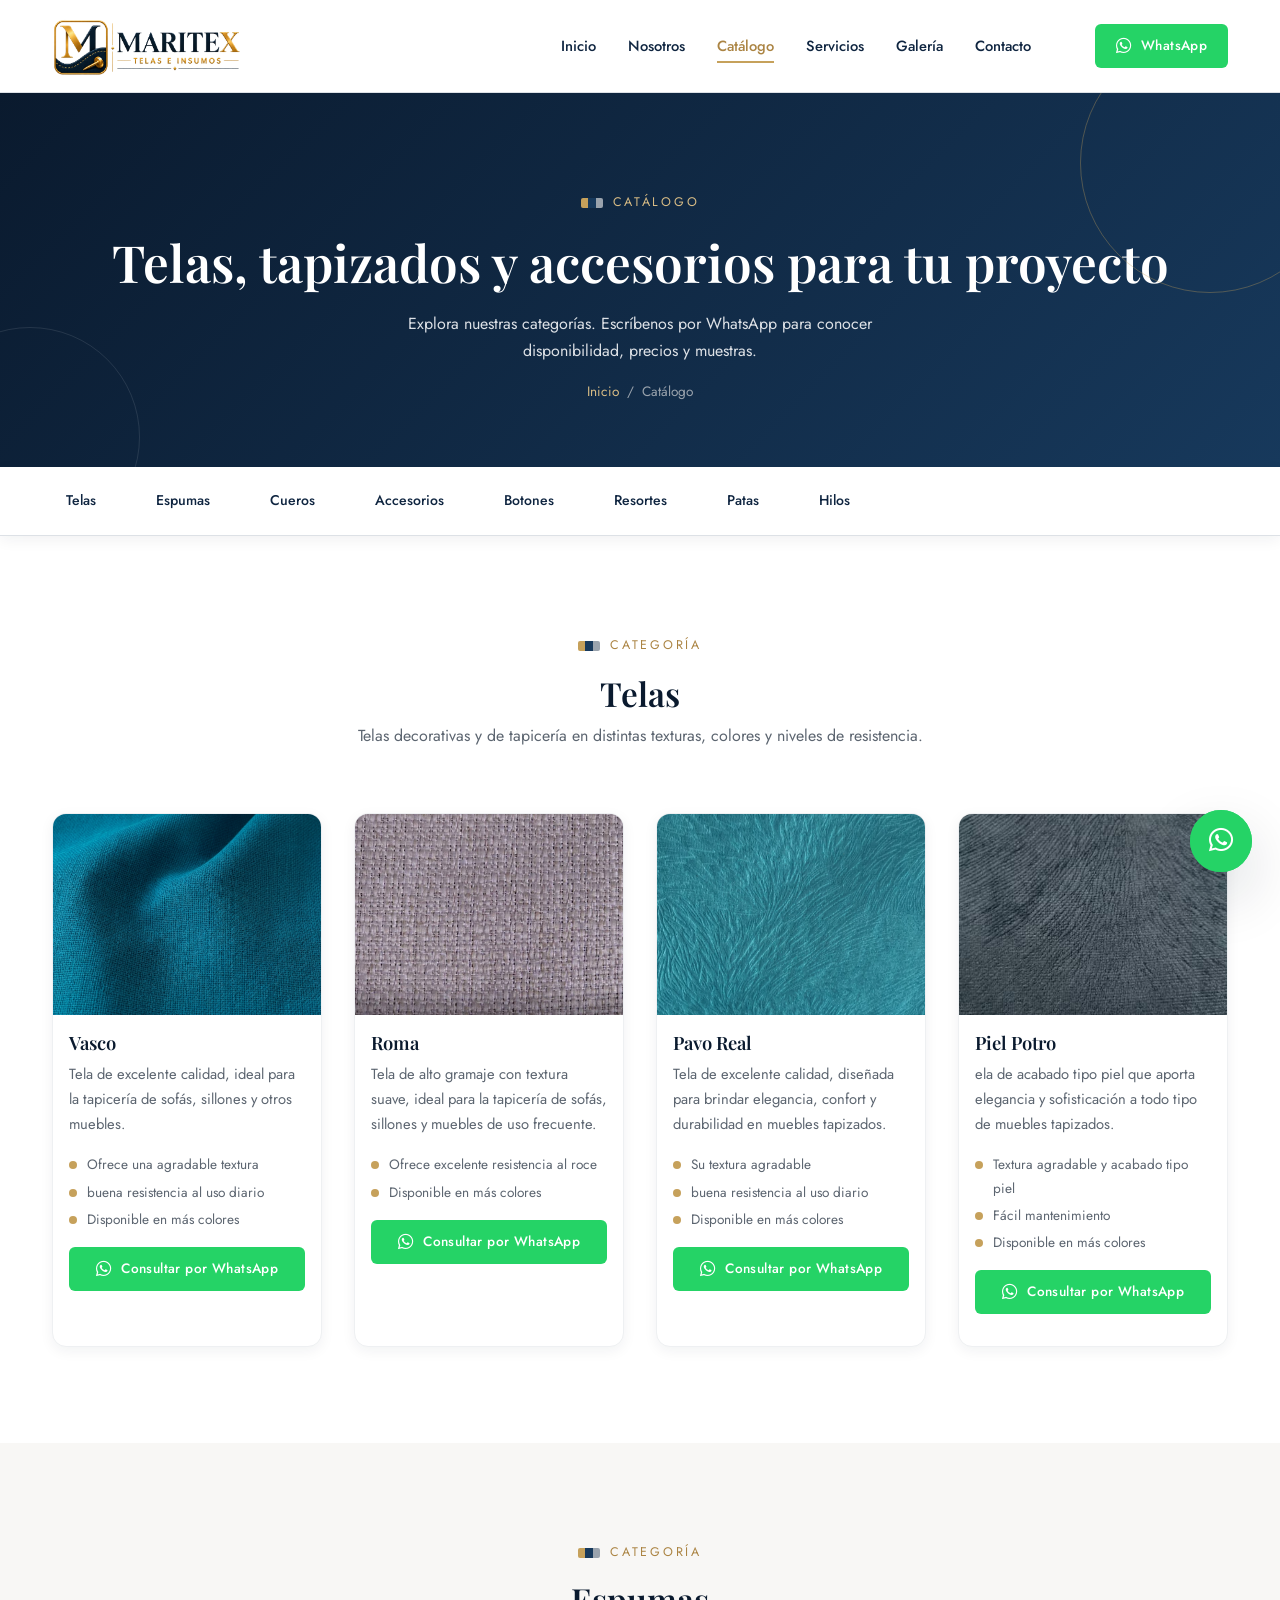
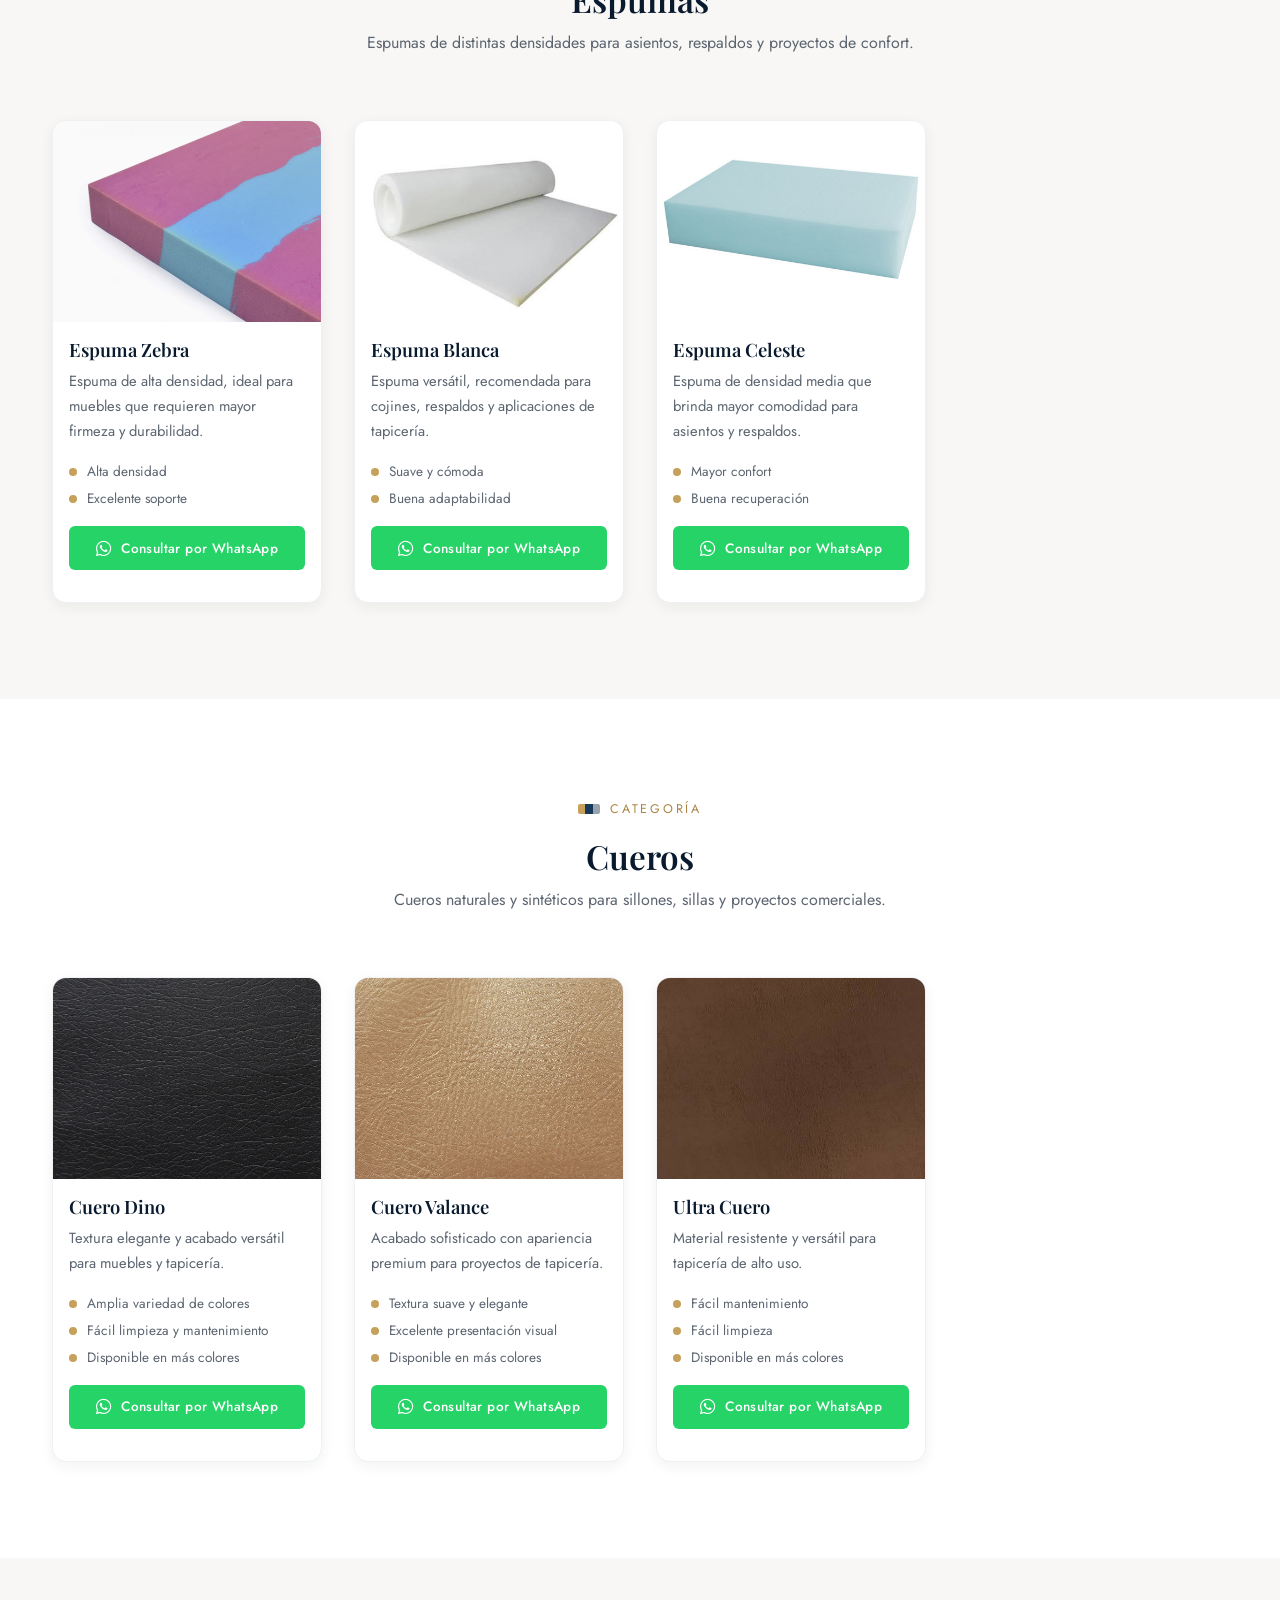
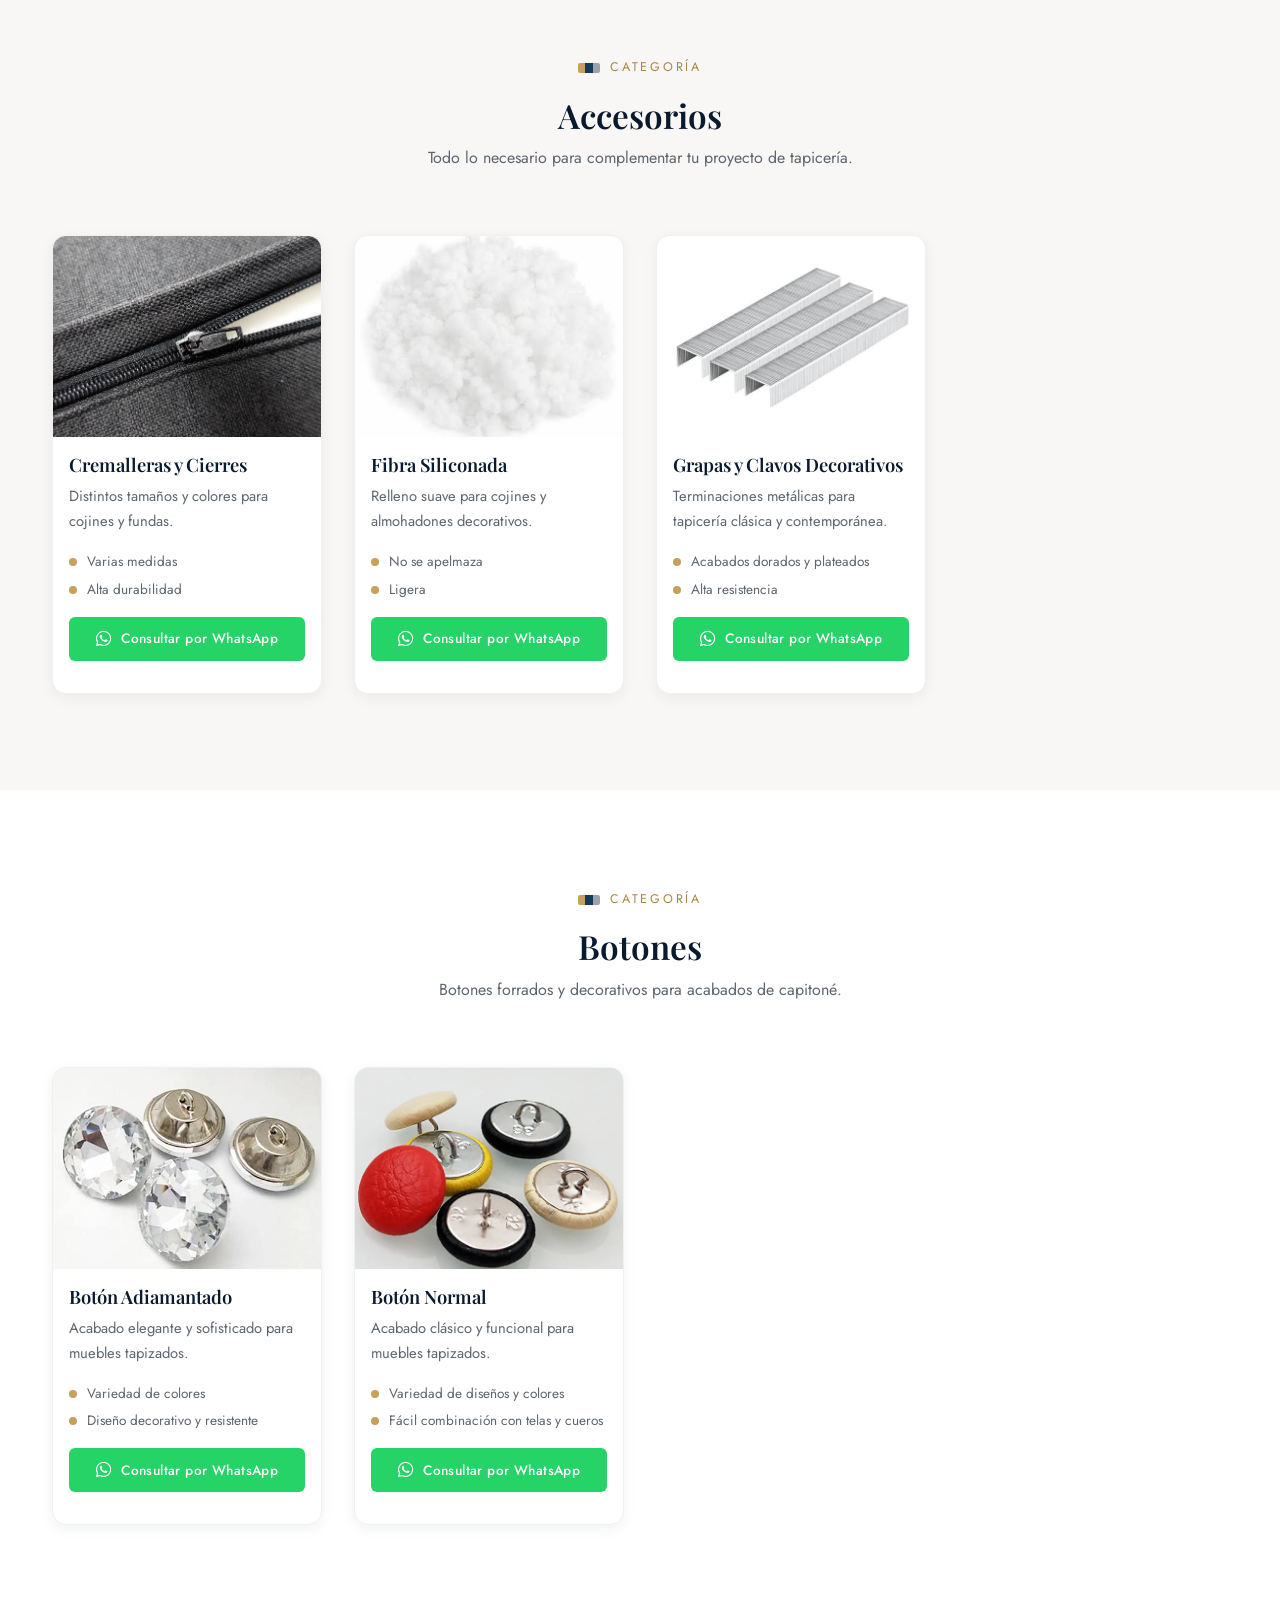
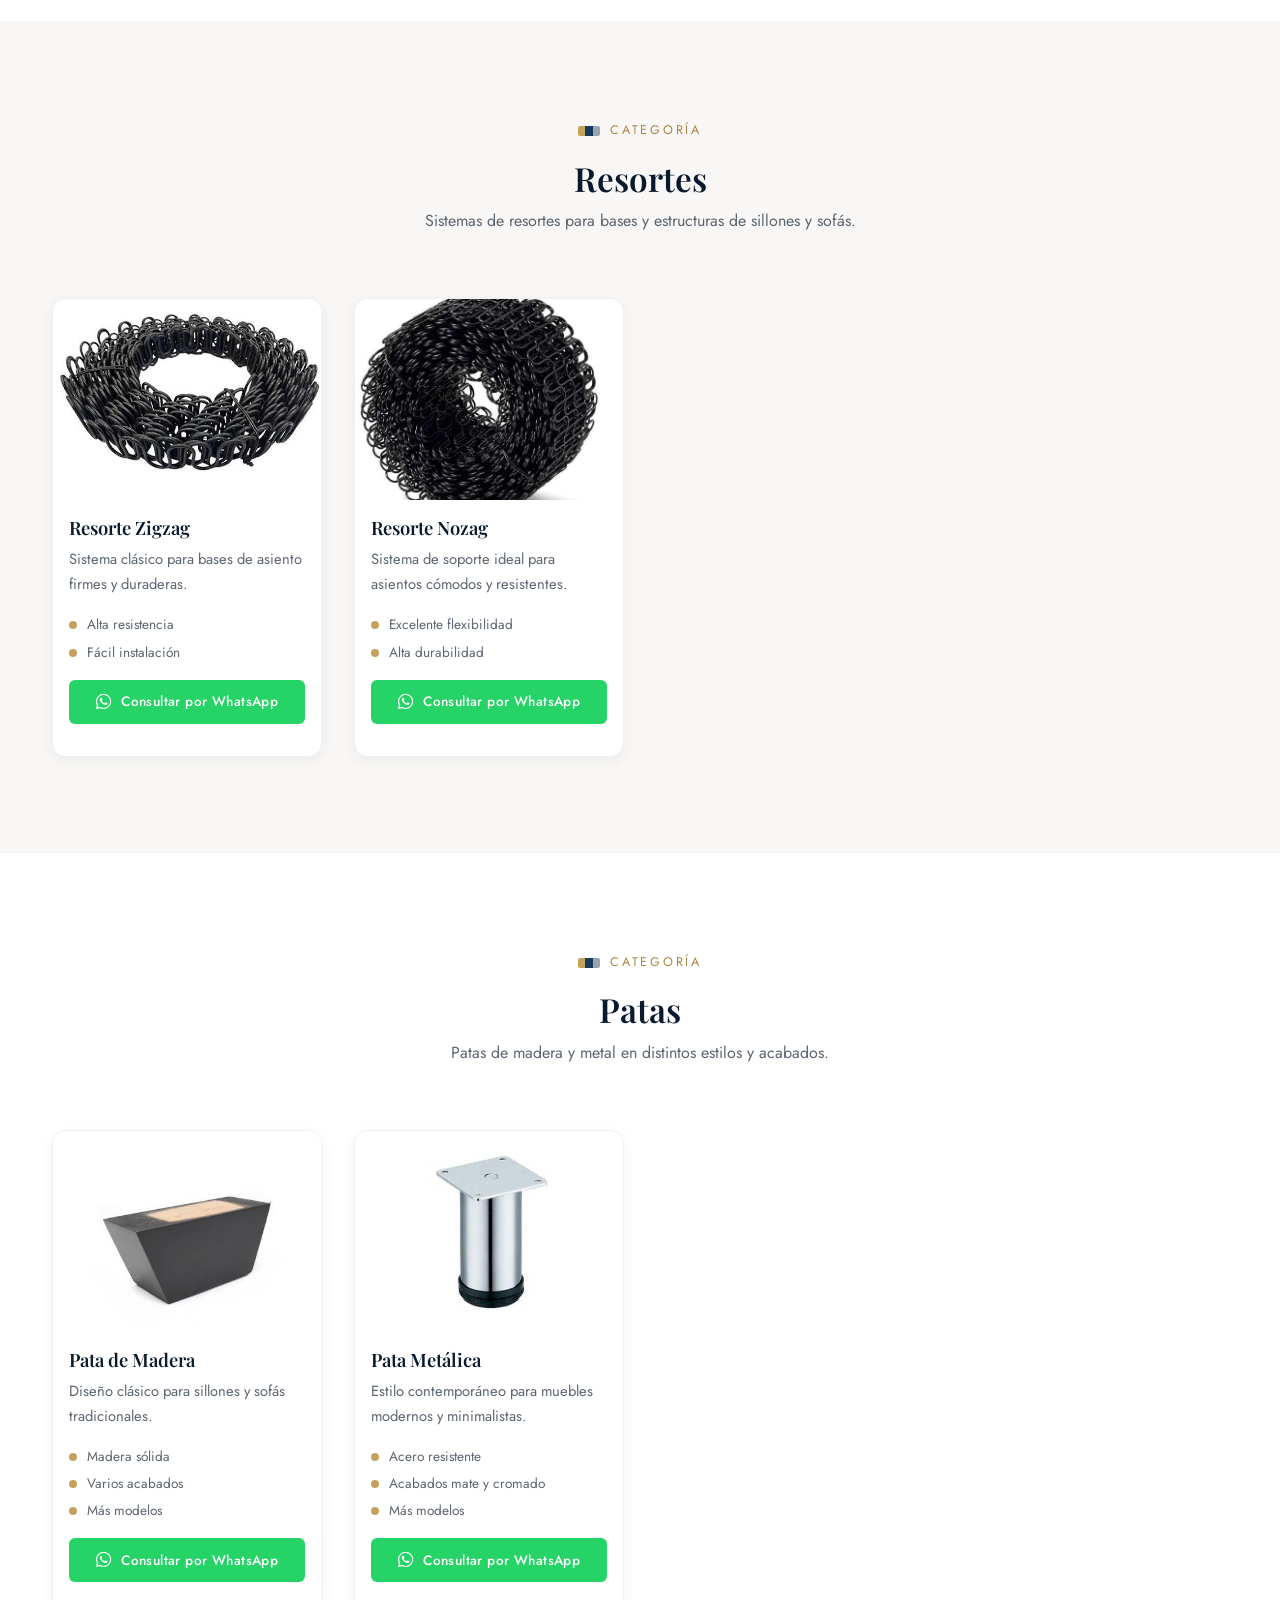
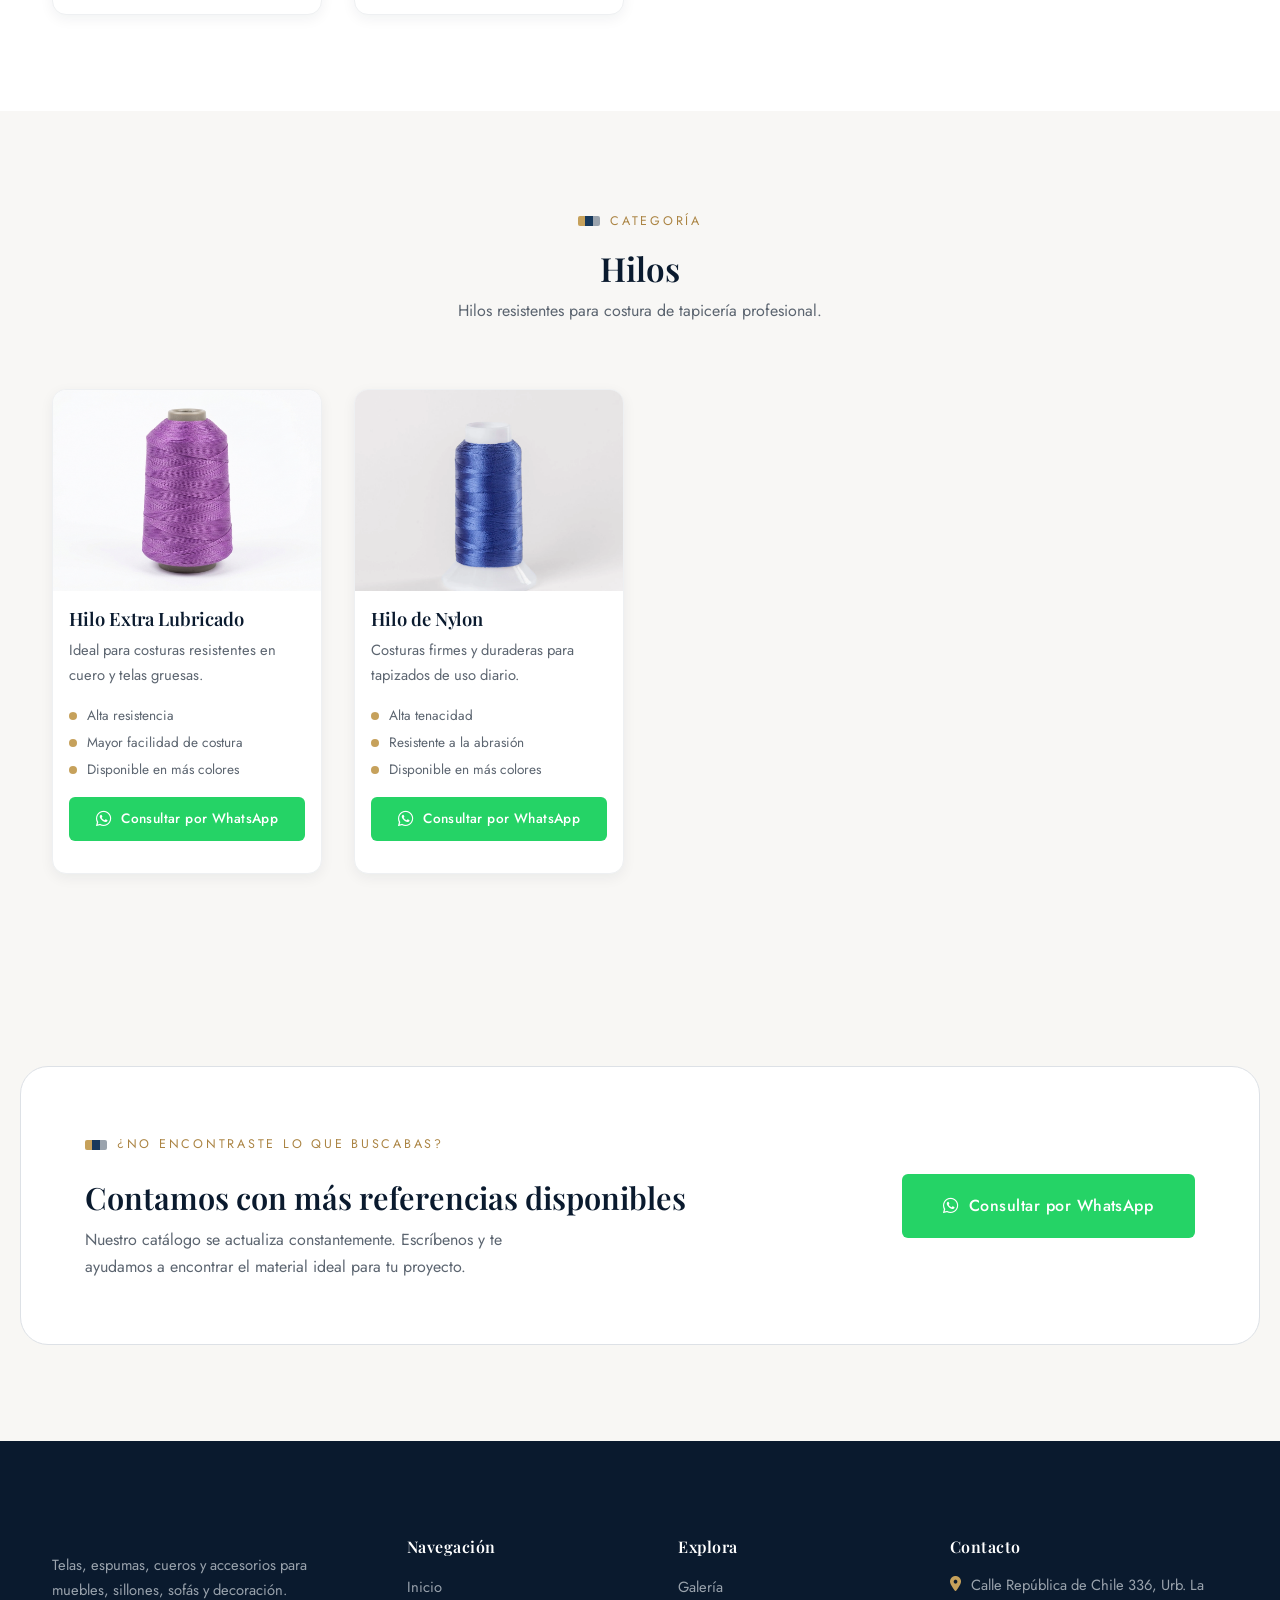
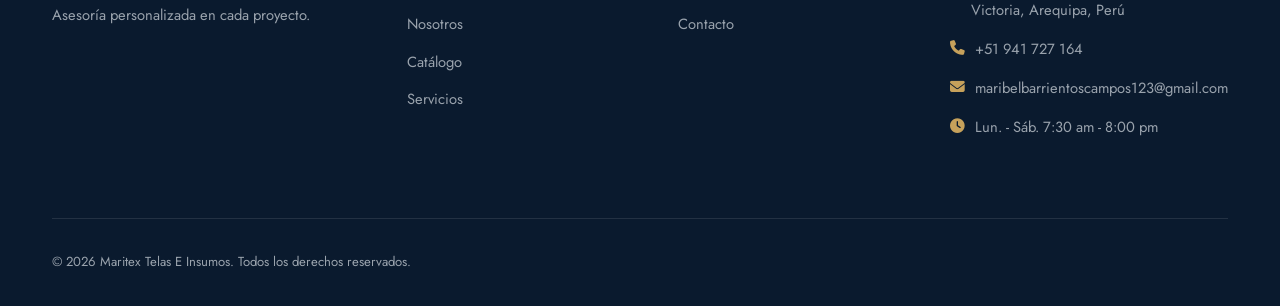
==== catalogo.html @ 6f714883 "Primera version de Maritex" ====
<!DOCTYPE html>
<html lang="es">
<head>
  <meta charset="UTF-8">
  <meta name="viewport" content="width=device-width, initial-scale=1.0">
  <title>Catálogo | Maritex Telas E Insumos</title>
  <meta name="description" content="Catálogo de telas, espumas, cueros, accesorios, botones, resortes, patas e hilos. Consulta disponibilidad y precios por WhatsApp.">
  <meta name="author" content="Maritex Telas E Insumos">
  <meta name="robots" content="index, follow">
  <!-----favicon----->
  <link rel="icon" href="img/favicon.jpeg" type="image/png">
  <!-----opengraph----->
  <meta property="og:title" content="Catálogo de telas y accesorios | Maritex Telas E Insumos">
  <meta property="og:description" content="Telas, cueros, espumas y accesorios para muebles.">
  <meta property="og:image" content="img/logo.png">
  <meta property="og:type" content="website">

  <link rel="preconnect" href="https://fonts.googleapis.com">
  <link rel="preconnect" href="https://fonts.gstatic.com" crossorigin>
  <link href="https://fonts.googleapis.com/css2?family=Playfair+Display:wght@500;600;700&family=Jost:wght@300;400;500;600&display=swap" rel="stylesheet">
  <link rel="stylesheet" href="https://cdnjs.cloudflare.com/ajax/libs/font-awesome/6.5.1/css/all.min.css">

  <link rel="stylesheet" href="css/estilos.css">
  <link rel="stylesheet" href="css/catalogo.css">
</head>
<body>

  <!-- HEADER -->
  <header class="header">
    <div class="container">
     <a href="index.html" class="logo">
       <img src="img/logo.png" alt="Maritex Telas & Textiles">
     </a>

      <input type="checkbox" id="nav-toggle">
      <label for="nav-toggle" class="nav-toggle-label" aria-label="Abrir menú">
        <i class="fa-solid fa-bars"></i>
      </label>

      <nav class="nav">
        <ul class="nav-links">
          <li><a href="index.html">Inicio</a></li>
          <li><a href="nosotros.html">Nosotros</a></li>
          <li><a href="catalogo.html" class="active">Catálogo</a></li>
          <li><a href="servicios.html">Servicios</a></li>
          <li><a href="galeria.html">Galería</a></li>
          <li><a href="contacto.html">Contacto</a></li>
        </ul>
        <div class="nav-actions">
          <a href="https://wa.me/51941727164?text=Hola%2C%20deseo%20informaci%C3%B3n%20sobre%20sus%20telas%20y%20servicios." class="btn btn-whatsapp btn-sm" target="_blank" rel="noopener">
            <i class="fa-brands fa-whatsapp"></i> WhatsApp
          </a>
        </div>
      </nav>
    </div>
  </header>

  <main>
    <!-- PAGE HERO -->
    <section class="page-hero">
      <div class="container">
        <span class="eyebrow">Catálogo</span>
        <h1>Telas, tapizados y accesorios para tu proyecto</h1>
        <p>Explora nuestras categorías. Escríbenos por WhatsApp para conocer disponibilidad, precios y muestras.</p>
        <div class="breadcrumb">
          <a href="index.html">Inicio</a> <span>/</span> <span>Catálogo</span>
        </div>
      </div>
    </section>

    <!-- NAV DE CATEGORÍAS -->
    <nav class="cat-nav">
      <div class="container cat-nav-list">
        <a href="#telas">Telas</a>
        <a href="#espumas">Espumas</a>
        <a href="#cueros">Cueros</a>
        <a href="#accesorios">Accesorios</a>
        <a href="#botones">Botones</a>
        <a href="#resortes">Resortes</a>
        <a href="#patas">Patas</a>
        <a href="#hilos">Hilos</a>
      </div>
    </nav>

    <!-- TELAS -->
    <section class="section cat-section" id="telas">
      <div class="container">
        <div class="cat-titulo">
          <span class="eyebrow">Categoría</span>
          <h2>Telas</h2>
          <p>Telas decorativas y de tapicería en distintas texturas, colores y niveles de resistencia.</p>
        </div>
        <div class="productos-grid">
          <article class="card">
            <div class="card-img-wrap"><img src="img/vasco.png" alt="Tela chenille premium"></div>
            <div class="card-body">
              <h3>Vasco</h3>
              <p>Tela de excelente calidad, ideal para la tapicería de sofás, sillones y otros muebles.</p>
              <ul class="caracteristicas"><li>Ofrece una agradable textura</li><li>buena resistencia al uso diario</li><li>Disponible en más colores</li></ul>
              <a href="https://wa.me/51941727164?text=Hola%2C%20quisiera%20cotizar%3A%20Tela%20Vasco." class="btn btn-whatsapp btn-sm btn-block" target="_blank" rel="noopener"><i class="fa-brands fa-whatsapp"></i> Consultar por WhatsApp</a>
            </div>
          </article>
          <article class="card">
            <div class="card-img-wrap"><img src="img/roma.jpg" alt="Tela lino belga"></div>
            <div class="card-body">
              <h3>Roma</h3>
              <p>Tela de alto gramaje con textura suave, ideal para la tapicería de sofás, sillones y muebles de uso frecuente.</p>
              <ul class="caracteristicas"><li>Ofrece excelente resistencia al roce</li><li>Disponible en más colores</li></ul>
              <a href="https://wa.me/51941727164?text=Hola%2C%20quisiera%20cotizar%3A%20Tela%20Roma." class="btn btn-whatsapp btn-sm btn-block" target="_blank" rel="noopener"><i class="fa-brands fa-whatsapp"></i> Consultar por WhatsApp</a>
            </div>
          </article>
          <article class="card">
            <div class="card-img-wrap"><img src="img/pavoreal.jpg" alt="Tela terciopelo"></div>
            <div class="card-body">
              <h3>Pavo Real</h3>
              <p>Tela de excelente calidad, diseñada para brindar elegancia, confort y durabilidad en muebles tapizados.</p>
              <ul class="caracteristicas"><li>Su textura agradable</li><li>buena resistencia al uso diario</li><li>Disponible en más colores</li></ul>
              <a href="https://wa.me/51941727164?text=Hola%2C%20quisiera%20cotizar%3A%20Tela%20Pavo%20Real." class="btn btn-whatsapp btn-sm btn-block" target="_blank" rel="noopener"><i class="fa-brands fa-whatsapp"></i> Consultar por WhatsApp</a>
            </div>
          </article>
          <article class="card">
            <div class="card-img-wrap"><img src="img/piel potro.jpg" alt="Tela jacquard decorativa"></div>
            <div class="card-body">
              <h3>Piel Potro</h3>
              <p>ela de acabado tipo piel que aporta elegancia y sofisticación a todo tipo de muebles tapizados.</p>
              <ul class="caracteristicas"><li>Textura agradable y acabado tipo piel</li><li>Fácil mantenimiento</li><li>Disponible en más colores</li></ul>
              <a href="https://wa.me/51941727164?text=Hola%2C%20quisiera%20cotizar%3A%20Tela%20Piel%20Potro." class="btn btn-whatsapp btn-sm btn-block" target="_blank" rel="noopener"><i class="fa-brands fa-whatsapp"></i> Consultar por WhatsApp</a>
            </div>
          </article>
        </div>
      </div>
    </section>

    <!-- ESPUMAS -->
    <section class="section cat-section" id="espumas" style="background-color: #F8F7F5">
      <div class="container">
        <div class="cat-titulo">
          <span class="eyebrow">Categoría</span>
          <h2>Espumas</h2>
          <p>Espumas de distintas densidades para asientos, respaldos y proyectos de confort.</p>
        </div>
        <div class="productos-grid">
          <article class="card">
            <div class="card-img-wrap"><img src="img/zebra.webp" alt="Espuma alta densidad D28"></div>
            <div class="card-body">
              <h3>Espuma Zebra</h3>
              <p>Espuma de alta densidad, ideal para muebles que requieren mayor firmeza y durabilidad.</p>
              <ul class="caracteristicas"><li>Alta densidad</li><li>Excelente soporte</li></ul>
              <a href="https://wa.me/51941727164?text=Hola%2C%20quisiera%20cotizar%3A%20Espuma%20Zebra." class="btn btn-whatsapp btn-sm btn-block" target="_blank" rel="noopener"><i class="fa-brands fa-whatsapp"></i> Consultar por WhatsApp</a>
            </div>
          </article>
          <article class="card">
            <div class="card-img-wrap"><img src="img/blanca.jpg" alt="Espuma media densidad D18"></div>
            <div class="card-body">
              <h3>Espuma Blanca</h3>
              <p>Espuma versátil, recomendada para cojines, respaldos y aplicaciones de tapicería.</p>
              <ul class="caracteristicas"><li>Suave y cómoda</li><li>Buena adaptabilidad</li></ul>
              <a href="https://wa.me/51941727164?text=Hola%2C%20quisiera%20cotizar%3A%20Espuma%20Blanca." class="btn btn-whatsapp btn-sm btn-block" target="_blank" rel="noopener"><i class="fa-brands fa-whatsapp"></i> Consultar por WhatsApp</a>
            </div>
          </article>
          <article class="card">
            <div class="card-img-wrap"><img src="img/celester.jpg" alt="Espuma viscoelástica"></div>
            <div class="card-body">
              <h3>Espuma Celeste</h3>
              <p>Espuma de densidad media que brinda mayor comodidad para asientos y respaldos.</p>
              <ul class="caracteristicas"><li>Mayor confort</li><li>Buena recuperación</li></ul>
              <a href="https://wa.me/51941727164?text=Hola%2C%20quisiera%20cotizar%3A%20Espuma%20Celeste." class="btn btn-whatsapp btn-sm btn-block" target="_blank" rel="noopener"><i class="fa-brands fa-whatsapp"></i> Consultar por WhatsApp</a>
            </div>
          </article>
        </div>
      </div>
    </section>

    <!-- CUEROS -->
    <section class="section section--tinted cat-section" id="cueros" style="background-color: white;">
      <div class="container">
        <div class="cat-titulo">
          <span class="eyebrow">Categoría</span>
          <h2>Cueros</h2>
          <p>Cueros naturales y sintéticos para sillones, sillas y proyectos comerciales.</p>
        </div>
        <div class="productos-grid">
          <article class="card">
            <div class="card-img-wrap"><img src="img/cuero dino.webp" alt="Cuero sintético"></div>
            <div class="card-body">
              <h3>Cuero Dino</h3>
              <p>Textura elegante y acabado versátil para muebles y tapicería.</p>
              <ul class="caracteristicas"><li>Amplia variedad de colores</li><li>Fácil limpieza y mantenimiento</li><li>Disponible en más colores</li></ul>
              <a href="https://wa.me/51941727164?text=Hola%2C%20quisiera%20cotizar%3A%20Cuero%20Dino." class="btn btn-whatsapp btn-sm btn-block" target="_blank" rel="noopener"><i class="fa-brands fa-whatsapp"></i> Consultar por WhatsApp</a>
            </div>
          </article>
          <article class="card">
            <div class="card-img-wrap"><img src="img/valance.webp" alt="Cuero natural"></div>
            <div class="card-body">
              <h3>Cuero Valance</h3>
              <p>Acabado sofisticado con apariencia premium para proyectos de tapicería.</p>
              <ul class="caracteristicas"><li>Textura suave y elegante</li><li>Excelente presentación visual</li><li>Disponible en más colores</li></ul>
              <a href="https://wa.me/51941727164?text=Hola%2C%20quisiera%20cotizar%3A%20Cuero%20Valance." class="btn btn-whatsapp btn-sm btn-block" target="_blank" rel="noopener"><i class="fa-brands fa-whatsapp"></i> Consultar por WhatsApp</a>
            </div>
          </article>
          <article class="card">
            <div class="card-img-wrap"><img src="img/ultracuero.jpg" alt="Cuero para proyectos corporativos"></div>
            <div class="card-body">
              <h3>Ultra Cuero</h3>
              <p>Material resistente y versátil para tapicería de alto uso.</p>
              <ul class="caracteristicas"><li>Fácil mantenimiento</li><li>Fácil limpieza</li><li>Disponible en más colores</li></ul>
              <a href="https://wa.me/51941727164?text=Hola%2C%20quisiera%20cotizar%3A%20Ultra%20Cuero." class="btn btn-whatsapp btn-sm btn-block" target="_blank" rel="noopener"><i class="fa-brands fa-whatsapp"></i> Consultar por WhatsApp</a>
            </div>
          </article>
        </div>
      </div>
    </section>

    <!-- ACCESORIOS -->
    <section class="section cat-section" id="accesorios" style="background-color: #F8F7F5;">
      <div class="container">
        <div class="cat-titulo">
          <span class="eyebrow">Categoría</span>
          <h2>Accesorios</h2>
          <p>Todo lo necesario para complementar tu proyecto de tapicería.</p>
        </div>
        <div class="productos-grid">
          <article class="card">
            <div class="card-img-wrap"><img src="img/cremalleras.jpg" alt="Cremalleras para tapicería"></div>
            <div class="card-body">
              <h3>Cremalleras y Cierres</h3>
              <p>Distintos tamaños y colores para cojines y fundas.</p>
              <ul class="caracteristicas"><li>Varias medidas</li><li>Alta durabilidad</li></ul>
              <a href="https://wa.me/51941727164?text=Hola%2C%20quisiera%20cotizar%3A%20Cremalleras%20y%20cierres." class="btn btn-whatsapp btn-sm btn-block" target="_blank" rel="noopener"><i class="fa-brands fa-whatsapp"></i> Consultar por WhatsApp</a>
            </div>
          </article>
          <article class="card">
            <div class="card-img-wrap"><img src="img/siliconada.jpg" alt="Fibra siliconada para relleno"></div>
            <div class="card-body">
              <h3>Fibra Siliconada</h3>
              <p>Relleno suave para cojines y almohadones decorativos.</p>
              <ul class="caracteristicas"><li>No se apelmaza</li><li>Ligera</li></ul>
              <a href="https://wa.me/51941727164?text=Hola%2C%20quisiera%20cotizar%3A%20Fibra%20siliconada." class="btn btn-whatsapp btn-sm btn-block" target="_blank" rel="noopener"><i class="fa-brands fa-whatsapp"></i> Consultar por WhatsApp</a>
            </div>
          </article>
          <article class="card">
            <div class="card-img-wrap"><img src="img/grapas.jpg" alt="Grapas y clavos decorativos"></div>
            <div class="card-body">
              <h3>Grapas y Clavos Decorativos</h3>
              <p>Terminaciones metálicas para tapicería clásica y contemporánea.</p>
              <ul class="caracteristicas"><li>Acabados dorados y plateados</li><li>Alta resistencia</li></ul>
              <a href="https://wa.me/51941727164?text=Hola%2C%20quisiera%20cotizar%3A%20Grapas%20y%20clavos%20decorativos." class="btn btn-whatsapp btn-sm btn-block" target="_blank" rel="noopener"><i class="fa-brands fa-whatsapp"></i> Consultar por WhatsApp</a>
            </div>
          </article>
        </div>
      </div>
    </section>

    <!-- BOTONES -->
    <section class="section section--tinted cat-section" id="botones" style="background-color: white;">
      <div class="container">
        <div class="cat-titulo">
          <span class="eyebrow">Categoría</span>
          <h2>Botones</h2>
          <p>Botones forrados y decorativos para acabados de capitoné.</p>
        </div>
        <div class="productos-grid">
          <article class="card">
            <div class="card-img-wrap"><img src="img/adiamantados.jpg" alt="Botón forrado en tela"></div>
            <div class="card-body">
              <h3>Botón Adiamantado</h3>
              <p>Acabado elegante y sofisticado para muebles tapizados.</p>
              <ul class="caracteristicas"><li>Variedad de colores</li><li>Diseño decorativo y resistente</li></ul>
              <a href="https://wa.me/51941727164?text=Hola%2C%20quisiera%20cotizar%3A%20Bot%C3%B3n%20Adiamantados." class="btn btn-whatsapp btn-sm btn-block" target="_blank" rel="noopener"><i class="fa-brands fa-whatsapp"></i> Consultar por WhatsApp</a>
            </div>
          </article>
          <article class="card">
            <div class="card-img-wrap"><img src="img/botones.webp" alt="Botón de cuero"></div>
            <div class="card-body">
              <h3>Botón Normal</h3>
              <p>Acabado clásico y funcional para muebles tapizados.</p>
              <ul class="caracteristicas"><li>Variedad de diseños y colores</li><li>Fácil combinación con telas y cueros</li></ul>
              <a href="https://wa.me/51941727164?text=Hola%2C%20quisiera%20cotizar%3A%20Bot%C3%B3n%20Normales." class="btn btn-whatsapp btn-sm btn-block" target="_blank" rel="noopener"><i class="fa-brands fa-whatsapp"></i> Consultar por WhatsApp</a>
            </div>
          </article>
        </div>
      </div>
    </section>

    <!-- RESORTES -->
    <section class="section cat-section" id="resortes" style="background-color: #F8F7F5;">
      <div class="container">
        <div class="cat-titulo">
          <span class="eyebrow">Categoría</span>
          <h2>Resortes</h2>
          <p>Sistemas de resortes para bases y estructuras de sillones y sofás.</p>
        </div>
        <div class="productos-grid">
          <article class="card">
            <div class="card-img-wrap"><img src="img/rezorte.jpg" alt="Resortes zigzag"></div>
            <div class="card-body">
              <h3>Resorte Zigzag</h3>
              <p>Sistema clásico para bases de asiento firmes y duraderas.</p>
              <ul class="caracteristicas"><li>Alta resistencia</li><li>Fácil instalación</li></ul>
              <a href="https://wa.me/51941727164?text=Hola%2C%20quisiera%20cotizar%3A%20Resorte%20zigzag." class="btn btn-whatsapp btn-sm btn-block" target="_blank" rel="noopener"><i class="fa-brands fa-whatsapp"></i> Consultar por WhatsApp</a>
            </div>
          </article>
          <article class="card">
            <div class="card-img-wrap"><img src="img/nozag.jpg" alt="Resorte helicoidal"></div>
            <div class="card-body">
              <h3>Resorte Nozag</h3>
              <p>Sistema de soporte ideal para asientos cómodos y resistentes.</p>
              <ul class="caracteristicas"><li>Excelente flexibilidad</li><li>Alta durabilidad</li></ul>
              <a href="https://wa.me/51941727164?text=Hola%2C%20quisiera%20cotizar%3A%20Resorte%20Nozag." class="btn btn-whatsapp btn-sm btn-block" target="_blank" rel="noopener"><i class="fa-brands fa-whatsapp"></i> Consultar por WhatsApp</a>
            </div>
          </article>
        </div>
      </div>
    </section>

    <!-- PATAS -->
    <section class="section section--tinted cat-section" id="patas" style="background-color: white;">
      <div class="container">
        <div class="cat-titulo">
          <span class="eyebrow">Categoría</span>
          <h2>Patas</h2>
          <p>Patas de madera y metal en distintos estilos y acabados.</p>
        </div>
        <div class="productos-grid">
          <article class="card">
            <div class="card-img-wrap"><img src="img/patamueble.jpg" alt="Pata de madera"></div>
            <div class="card-body">
              <h3>Pata de Madera</h3>
              <p>Diseño clásico para sillones y sofás tradicionales.</p>
              <ul class="caracteristicas"><li>Madera sólida</li><li>Varios acabados</li><li>Más modelos</li></ul>
              <a href="https://wa.me/51941727164?text=Hola%2C%20quisiera%20cotizar%3A%20Pata%20de%20madera%20torneada." class="btn btn-whatsapp btn-sm btn-block" target="_blank" rel="noopener"><i class="fa-brands fa-whatsapp"></i> Consultar por WhatsApp</a>
            </div>
          </article>
          <article class="card">
            <div class="card-img-wrap"><img src="img/patametal.webp" alt="Pata metálica"></div>
            <div class="card-body">
              <h3>Pata Metálica</h3>
              <p>Estilo contemporáneo para muebles modernos y minimalistas.</p>
              <ul class="caracteristicas"><li>Acero resistente</li><li>Acabados mate y cromado</li><li>Más modelos</li></ul>
              <a href="https://wa.me/51941727164?text=Hola%2C%20quisiera%20cotizar%3A%20Pata%20met%C3%A1lica%20c%C3%B3nica." class="btn btn-whatsapp btn-sm btn-block" target="_blank" rel="noopener"><i class="fa-brands fa-whatsapp"></i> Consultar por WhatsApp</a>
            </div>
          </article>
        </div>
      </div>
    </section>

    <!-- HILOS -->
    <section class="section cat-section" id="hilos" style="background-color: #F8F7F5;">
      <div class="container">
        <div class="cat-titulo">
          <span class="eyebrow">Categoría</span>
          <h2>Hilos</h2>
          <p>Hilos resistentes para costura de tapicería profesional.</p>
        </div>
        <div class="productos-grid">
          <article class="card">
            <div class="card-img-wrap"><img src="img/lubricadohilo.png" alt="Hilo encerado para tapicería"></div>
            <div class="card-body">
              <h3>Hilo Extra Lubricado</h3>
              <p>Ideal para costuras resistentes en cuero y telas gruesas.</p>
              <ul class="caracteristicas"><li>Alta resistencia</li><li>Mayor facilidad de costura</li><li>Disponible en más colores</li></ul>
              <a href="https://wa.me/51941727164?text=Hola%2C%20quisiera%20cotizar%3A%20Hilo%20Extra%20Lubricado." class="btn btn-whatsapp btn-sm btn-block" target="_blank" rel="noopener"><i class="fa-brands fa-whatsapp"></i> Consultar por WhatsApp</a>
            </div>
          </article>
          <article class="card">
            <div class="card-img-wrap"><img src="img/nylon.webp" alt="Hilo de nylon"></div>
            <div class="card-body">
              <h3>Hilo de Nylon</h3>
              <p>Costuras firmes y duraderas para tapizados de uso diario.</p>
              <ul class="caracteristicas"><li>Alta tenacidad</li><li>Resistente a la abrasión</li><li>Disponible en más colores</li></ul>
              <a href="https://wa.me/51941727164?text=Hola%2C%20quisiera%20cotizar%3A%20Hilo%20de%20nylon." class="btn btn-whatsapp btn-sm btn-block" target="_blank" rel="noopener"><i class="fa-brands fa-whatsapp"></i> Consultar por WhatsApp</a>
            </div>
          </article>
        </div>
      </div>
    </section>

    <!-- CTA FINAL -->
    <section class="section section--tinted cat-cta">
      <div class="container cat-cta-box">
        <div>
          <span class="eyebrow">¿No encontraste lo que buscabas?</span>
          <h2>Contamos con más referencias disponibles</h2>
          <p>Nuestro catálogo se actualiza constantemente. Escríbenos y te ayudamos a encontrar el material ideal para tu proyecto.</p>
        </div>
        <a href="https://wa.me/51941727164?text=Hola%2C%20no%20encontr%C3%A9%20lo%20que%20buscaba%20en%20el%20cat%C3%A1logo%2C%20%C2%BFme%20pueden%20ayudar%3F" class="btn btn-whatsapp btn-lg" target="_blank" rel="noopener">
          <i class="fa-brands fa-whatsapp"></i> Consultar por WhatsApp
        </a>
      </div>
    </section>
  </main>

  <!-- FOOTER -->
  <footer class="footer">
    <div class="container">
      <div class="footer-grid">
        <div class="footer-brand">
          <p>Telas, espumas, cueros y accesorios para muebles, sillones, sofás y decoración. Asesoría personalizada en cada proyecto.</p>
        </div>

        <div class="footer-col">
          <h4>Navegación</h4>
          <ul class="footer-links">
            <li><a href="index.html">Inicio</a></li>
            <li><a href="nosotros.html">Nosotros</a></li>
            <li><a href="catalogo.html">Catálogo</a></li>
            <li><a href="servicios.html">Servicios</a></li>
          </ul>
        </div>

        <div class="footer-col">
          <h4>Explora</h4>
          <ul class="footer-links">
            <li><a href="galeria.html">Galería</a></li>
            <li><a href="contacto.html">Contacto</a></li>
          </ul>
        </div>

        <div class="footer-col">
          <h4>Contacto</h4>
          <ul class="footer-contact">
            <li><i class="fa-solid fa-location-dot"></i> Calle República de Chile 336, Urb. La Victoria, Arequipa, Perú</li>
            <li><i class="fa-solid fa-phone"></i> +51 941 727 164</li>
            <li><i class="fa-solid fa-envelope"></i> maribelbarrientoscampos123@gmail.com</li>
            <li><i class="fa-solid fa-clock"></i> Lun. - Sáb. 7:30 am - 8:00 pm</li>
          </ul>
        </div>
      </div>

      <div class="footer-bottom">
        <span>&copy; 2026 Maritex Telas E Insumos. Todos los derechos reservados.</span>
      </div>
    </div>
  </footer>

  <a href="https://wa.me/51941727164?text=Hola%2C%20quisiera%20m%C3%A1s%20informaci%C3%B3n." class="whatsapp-flotante" target="_blank" rel="noopener" aria-label="Escríbenos por WhatsApp">
    <i class="fa-brands fa-whatsapp"></i>
  </a>

</body>
</html>
---- css/estilos.css ----
/* ==================================================================
   Maritex TELAS · Hoja de estilos global
   Sistema de diseño: variables, reset, header, footer y componentes
   compartidos por todo el sitio.
   ================================================================== */

/* ---------------------------------------------------------------
   1. VARIABLES CSS
   --------------------------------------------------------------- */
:root {
  /* Paleta principal */
  --color-navy-950: #0a1a2e;
  --color-navy-900: #0f2540;
  --color-navy-800: #17395c;
  --color-navy-700: #234b73;

  --color-white: #ffffff;
  --color-off-white: #f8f7f4;
  --color-gray-100: #eef0f2;
  --color-gray-200: #dde1e6;
  --color-gray-400: #9aa3ad;
  --color-gray-600: #5c6570;
  --color-gray-800: #2c333b;

  --color-gold-400: #d8bc85;
  --color-gold-500: #c6a15b;
  --color-gold-600: #ab8443;

  --color-whatsapp: #25d366;
  --color-whatsapp-dark: #1ebe5b;

  /* Tipografía */
  --font-display: 'Playfair Display', 'Georgia', serif;
  --font-body: 'Jost', 'Helvetica Neue', Arial, sans-serif;

  /* Espaciado */
  --space-xs: 0.5rem;
  --space-sm: 1rem;
  --space-md: 2rem;
  --space-lg: 4rem;
  --space-xl: 6rem;
  --space-xxl: 9rem;

  /* Bordes y sombras */
  --radius-sm: 6px;
  --radius-md: 14px;
  --radius-lg: 28px;

  --shadow-sm: 0 4px 14px rgba(10, 26, 46, 0.06);
  --shadow-md: 0 12px 32px rgba(10, 26, 46, 0.10);
  --shadow-lg: 0 24px 60px rgba(10, 26, 46, 0.16);

  /* Transiciones */
  --transition-fast: 0.2s ease;
  --transition-base: 0.35s cubic-bezier(0.22, 1, 0.36, 1);
  --transition-slow: 0.6s cubic-bezier(0.22, 1, 0.36, 1);

  /* Contenedor */
  --container-max: 1240px;
}

/* ---------------------------------------------------------------
   2. RESET / BASE
   --------------------------------------------------------------- */
*,
*::before,
*::after {
  margin: 0;
  padding: 0;
  box-sizing: border-box;
}

html {
  scroll-behavior: smooth;
  font-size: 100%;
}

body {
  font-family: var(--font-body);
  color: var(--color-gray-800);
  background-color: var(--color-white);
  line-height: 1.7;
  overflow-x: hidden;
  -webkit-font-smoothing: antialiased;
}

img {
  max-width: 100%;
  display: block;
}

a {
  text-decoration: none;
  color: inherit;
}

ul {
  list-style: none;
}

button {
  font-family: inherit;
  border: none;
  cursor: pointer;
  background: none;
}

h1, h2, h3, h4 {
  font-family: var(--font-display);
  font-weight: 600;
  color: var(--color-navy-950);
  line-height: 1.25;
}

::selection {
  background: var(--color-gold-400);
  color: var(--color-navy-950);
}

:focus-visible {
  outline: 2px solid var(--color-gold-500);
  outline-offset: 3px;
}

.container {
  width: 100%;
  max-width: var(--container-max);
  margin: 0 auto;
  padding: 0 var(--space-md);
}

/* ---------------------------------------------------------------
   3. UTILIDADES DE SECCIÓN
   --------------------------------------------------------------- */
.section {
  padding: var(--space-xl) 0;
}

.section--tinted {
  background-color: var(--color-off-white);
}

.section-header {
  max-width: 680px;
  margin: 0 auto var(--space-lg);
  text-align: center;
}

/* "Eyebrow" con motivo de muestrario textil (signature element) */
.eyebrow {
  display: inline-flex;
  align-items: center;
  gap: 10px;
  font-family: var(--font-body);
  font-size: 0.78rem;
  letter-spacing: 0.22em;
  text-transform: uppercase;
  color: var(--color-gold-600);
  margin-bottom: var(--space-sm);
}

.eyebrow::before {
  content: "";
  display: inline-block;
  width: 22px;
  height: 10px;
  background: linear-gradient(90deg, var(--color-gold-500) 0 33%, var(--color-navy-800) 33% 66%, var(--color-gray-400) 66% 100%);
  border-radius: 2px;
}

.section-header h2 {
  font-size: clamp(1.8rem, 3vw, 2.6rem);
  margin-bottom: var(--space-sm);
}

.section-header p {
  color: var(--color-gray-600);
  font-size: 1.05rem;
}

/* ---------------------------------------------------------------
   4. BOTONES
   --------------------------------------------------------------- */
.btn {
  display: inline-flex;
  align-items: center;
  justify-content: center;
  gap: 10px;
  padding: 0.95rem 2.1rem;
  border-radius: var(--radius-sm);
  font-size: 0.95rem;
  font-weight: 500;
  letter-spacing: 0.03em;
  transition: transform var(--transition-fast), box-shadow var(--transition-fast), background-color var(--transition-fast), color var(--transition-fast);
  white-space: nowrap;
}

.btn-primary {
  background-color: var(--color-navy-950);
  color: var(--color-white);
  box-shadow: var(--shadow-sm);
}

.btn-primary:hover {
  background-color: var(--color-navy-800);
  transform: translateY(-2px);
  box-shadow: var(--shadow-md);
}

.btn-outline {
  background-color: transparent;
  color: var(--color-navy-950);
  border: 1.5px solid var(--color-navy-950);
}

.btn-outline:hover {
  background-color: var(--color-navy-950);
  color: var(--color-white);
  transform: translateY(-2px);
}

.btn-gold {
  background-color: var(--color-gold-500);
  color: var(--color-navy-950);
}

.btn-gold:hover {
  background-color: var(--color-gold-600);
  transform: translateY(-2px);
  box-shadow: var(--shadow-md);
}

.btn-whatsapp {
  background-color: var(--color-whatsapp);
  color: var(--color-white);
}

.btn-whatsapp:hover {
  background-color: var(--color-whatsapp-dark);
  transform: translateY(-2px);
  box-shadow: var(--shadow-md);
}

.btn-whatsapp i,
.btn-whatsapp-flotante i {
  font-size: 1.1rem;
}

.btn-sm {
  padding: 0.65rem 1.3rem;
  font-size: 0.85rem;
}

.btn-block {
  width: 100%;
}

/* ---------------------------------------------------------------
   5. HEADER
   --------------------------------------------------------------- */
.header {
  position: sticky;
  top: 0;
  left: 0;
  right: 0;
  z-index: 500;
  background-color: rgba(255, 255, 255, 0.92);
  backdrop-filter: blur(10px);
  border-bottom: 1px solid var(--color-gray-200);
}

.header .container {
  display: flex;
  align-items: center;
  justify-content: space-between;
  height: 92px;
}

/* Logo */
.logo {
  display: flex;
  align-items: center;
}

.logo img {
  display: block;
  width: 190px;
  height: auto;
  object-fit: contain;
}

/* Navegación */
.nav {
  display: flex;
  align-items: center;
  gap: var(--space-lg);
}

.nav-links {
  display: flex;
  gap: var(--space-md);
}

.nav-links a {
  position: relative;
  font-size: 0.92rem;
  font-weight: 500;
  color: var(--color-navy-900);
  padding: 6px 0;
  transition: color var(--transition-fast);
}

.nav-links a::after {
  content: "";
  position: absolute;
  left: 0;
  bottom: 0;
  height: 2px;
  width: 0;
  background-color: var(--color-gold-500);
  transition: width var(--transition-base);
}

.nav-links a:hover,
.nav-links a.active {
  color: var(--color-gold-600);
}

.nav-links a:hover::after,
.nav-links a.active::after {
  width: 100%;
}

.nav-actions {
  display: flex;
  align-items: center;
  gap: var(--space-sm);
}

/* Menú móvil (solo CSS, mediante checkbox oculto) */
.nav-toggle-label {
  display: none;
  font-size: 1.5rem;
  color: var(--color-navy-950);
  cursor: pointer;
  z-index: 600;
}

#nav-toggle {
  display: none;
}

/* ---------------------------------------------------------------
   6. FOOTER
   --------------------------------------------------------------- */
.footer {
  background-color: var(--color-navy-950);
  color: var(--color-gray-200);
  padding-top: var(--space-xl);
}

.footer-grid {
  display: grid;
  grid-template-columns: 1.4fr 1fr 1fr 1.2fr;
  gap: var(--space-lg);
  padding-bottom: var(--space-lg);
  border-bottom: 1px solid rgba(255, 255, 255, 0.1);
}



.footer-brand p {
  margin-top: var(--space-sm);
  color: var(--color-gray-400);
  font-size: 0.92rem;
  max-width: 320px;
}

.footer-social {
  display: flex;
  gap: 12px;
  margin-top: var(--space-md);
}

.footer-social a {
  width: 38px;
  height: 38px;
  border-radius: 50%;
  border: 1px solid rgba(255, 255, 255, 0.25);
  display: flex;
  align-items: center;
  justify-content: center;
  transition: all var(--transition-fast);
}

.footer-social a:hover {
  background-color: var(--color-gold-500);
  border-color: var(--color-gold-500);
  color: var(--color-navy-950);
  transform: translateY(-3px);
}

.footer h4 {
  color: var(--color-white);
  font-size: 1rem;
  margin-bottom: var(--space-sm);
  letter-spacing: 0.03em;
}

.footer-links li {
  margin-bottom: 10px;
}

.footer-links a {
  color: var(--color-gray-400);
  font-size: 0.92rem;
  transition: color var(--transition-fast), padding-left var(--transition-fast);
}

.footer-links a:hover {
  color: var(--color-gold-400);
  padding-left: 4px;
}

.footer-contact li {
  display: flex;
  align-items: flex-start;
  gap: 10px;
  margin-bottom: 14px;
  color: var(--color-gray-400);
  font-size: 0.92rem;
}

.footer-contact i {
  color: var(--color-gold-500);
  margin-top: 4px;
}

.footer-bottom {
  display: flex;
  align-items: center;
  justify-content: space-between;
  padding: var(--space-md) 0;
  font-size: 0.82rem;
  color: var(--color-gray-400);
  flex-wrap: wrap;
  gap: var(--space-xs);
}

.footer-bottom a {
  color: var(--color-gray-400);
}

.footer-bottom a:hover {
  color: var(--color-gold-400);
}

/* ---------------------------------------------------------------
   7. BOTÓN FLOTANTE DE WHATSAPP
   --------------------------------------------------------------- */
.whatsapp-flotante {
  position: fixed;
  bottom: 28px;
  right: 28px;
  z-index: 800;
  width: 62px;
  height: 62px;
  border-radius: 50%;
  background-color: var(--color-whatsapp);
  color: var(--color-white);
  display: flex;
  align-items: center;
  justify-content: center;
  font-size: 1.7rem;
  box-shadow: var(--shadow-lg);
  transition: transform var(--transition-fast);
}

.whatsapp-flotante::before {
  content: "";
  position: absolute;
  inset: 0;
  border-radius: 50%;
  background-color: var(--color-whatsapp);
  animation: pulso 2.2s infinite;
  z-index: -1;
}

.whatsapp-flotante:hover {
  transform: scale(1.08);
}

@keyframes pulso {
  0% { transform: scale(1); opacity: 0.55; }
  70% { transform: scale(1.9); opacity: 0; }
  100% { transform: scale(1.9); opacity: 0; }
}

/* ---------------------------------------------------------------
   8. TARJETAS GENÉRICAS
   --------------------------------------------------------------- */
.card {
  background-color: var(--color-white);
  border-radius: var(--radius-md);
  overflow: hidden;
  box-shadow: var(--shadow-sm);
  transition: transform var(--transition-base), box-shadow var(--transition-base);
  border: 1px solid var(--color-gray-100);
}

.card:hover {
  transform: translateY(-8px);
  box-shadow: var(--shadow-lg);
}

.card-img-wrap {
  overflow: hidden;
  aspect-ratio: 4 / 3;
}

.card-img-wrap img {
  width: 100%;
  height: 100%;
  object-fit: cover;
  transition: transform var(--transition-slow);
}

.card:hover .card-img-wrap img {
  transform: scale(1.08);
}

.card-body {
  padding: var(--space-sm) var(--space-sm) var(--space-md);
}

.card-body h3 {
  font-size: 1.15rem;
  margin-bottom: 8px;
}

.card-body p {
  color: var(--color-gray-600);
  font-size: 0.92rem;
  margin-bottom: var(--space-sm);
}

/* ---------------------------------------------------------------
   9. FAQ (Acordeón solo con CSS)
   --------------------------------------------------------------- */
.faq-item {
  border-bottom: 1px solid var(--color-gray-200);
}

.faq-item summary {
  display: flex;
  align-items: center;
  justify-content: space-between;
  padding: var(--space-sm) 4px;
  font-family: var(--font-display);
  font-size: 1.05rem;
  color: var(--color-navy-950);
  cursor: pointer;
  list-style: none;
}

.faq-item summary::-webkit-details-marker {
  display: none;
}

.faq-item summary::after {
  content: "+";
  font-size: 1.4rem;
  color: var(--color-gold-600);
  transition: transform var(--transition-base);
}

.faq-item[open] summary::after {
  transform: rotate(45deg);
}

.faq-item p {
  padding: 0 4px var(--space-sm);
  color: var(--color-gray-600);
  max-width: 90%;
}

/* ---------------------------------------------------------------
   10. ANIMACIONES DE ENTRADA
   --------------------------------------------------------------- */
@keyframes aparecer {
  from { opacity: 0; transform: translateY(24px); }
  to { opacity: 1; transform: translateY(0); }
}

.fade-in {
  animation: aparecer 0.8s ease both;
}

.delay-1 { animation-delay: 0.12s; }
.delay-2 { animation-delay: 0.24s; }
.delay-3 { animation-delay: 0.36s; }
.delay-4 { animation-delay: 0.48s; }

/* ---------------------------------------------------------------
   11. BREADCRUMB / PAGE HERO INTERNO (para páginas internas)
   --------------------------------------------------------------- */
.page-hero {
  background: linear-gradient(135deg, var(--color-navy-950), var(--color-navy-800));
  color: var(--color-white);
  padding: var(--space-xl) 0 var(--space-lg);
  text-align: center;
  position: relative;
  overflow: hidden;
}

.page-hero::before {
  content: "";
  position: absolute;
  top: -60px;
  right: -60px;
  width: 260px;
  height: 260px;
  border: 1px solid rgba(198, 161, 91, 0.35);
  border-radius: 50%;
}

.page-hero::after {
  content: "";
  position: absolute;
  bottom: -80px;
  left: -80px;
  width: 220px;
  height: 220px;
  border: 1px solid rgba(255, 255, 255, 0.1);
  border-radius: 50%;
}

.page-hero .eyebrow {
  justify-content: center;
  color: var(--color-gold-400);
}

.page-hero h1 {
  color: var(--color-white);
  font-size: clamp(2rem, 4vw, 3.2rem);
}

.page-hero p {
  color: var(--color-gray-200);
  max-width: 560px;
  margin: var(--space-sm) auto 0;
}

.breadcrumb {
  margin-top: var(--space-sm);
  font-size: 0.85rem;
  color: var(--color-gray-400);
  display: flex;
  justify-content: center;
  gap: 8px;
}

.breadcrumb a {
  color: var(--color-gold-400);
}

/* ---------------------------------------------------------------
   12. RESPONSIVE
   --------------------------------------------------------------- */
@media (max-width: 1024px) {
  .footer-grid {
    grid-template-columns: 1fr 1fr;
    gap: var(--space-md);
  }
}

@media (max-width: 860px) {
  .nav-toggle-label {
    display: flex;
    align-items: center;
  }

  .nav {
    position: fixed;
    top: 0;
    right: -100%;
    width: min(320px, 82%);
    height: 100vh;
    background-color: var(--color-navy-950);
    flex-direction: column;
    align-items: flex-start;
    justify-content: flex-start;
    padding: 110px var(--space-md) var(--space-md);
    transition: right var(--transition-slow);
    gap: var(--space-lg);
  }

  .nav-links {
    flex-direction: column;
    gap: var(--space-sm);
  }

  .nav-links a {
    color: var(--color-white);
    font-size: 1.05rem;
  }

  .nav-actions {
    flex-direction: column;
    align-items: flex-start;
  }

  #nav-toggle:checked ~ .nav {
    right: 0;
    box-shadow: var(--shadow-lg);
  }
}

@media (max-width: 640px) {
  :root {
    --space-xl: 4rem;
    --space-lg: 2.5rem;
  }

  .header .container {
    height: 76px;
  }

  .footer-grid {
    grid-template-columns: 1fr;
  }

  .footer-bottom {
    flex-direction: column;
    text-align: center;
  }

  .whatsapp-flotante {
    width: 54px;
    height: 54px;
    font-size: 1.4rem;
    bottom: 18px;
    right: 18px;
  }
}

/* ==================================================================
   13. PÁGINA DE INICIO (index.html)
   ================================================================== */

/* --- Hero --- */
.hero {
  position: relative;
  min-height: 92vh;
  display: flex;
  align-items: center;
  color: var(--color-white);
  overflow: hidden;
}

.hero-media {
  position: absolute;
  inset: 0;
  z-index: 0;
}

.hero-media img {
  width: 100%;
  height: 100%;
  object-fit: cover;
}

.hero-overlay {
  position: absolute;
  inset: 0;
  background: linear-gradient(120deg, rgba(10, 26, 46, 0.92) 0%, rgba(10, 26, 46, 0.78) 45%, rgba(10, 26, 46, 0.55) 100%);
}

.hero-content {
  position: relative;
  z-index: 1;
  max-width: 680px;
  padding-top: var(--space-xl);
  padding-bottom: var(--space-xl);
}

.hero-content .eyebrow {
  color: var(--color-gold-400);
}

.hero-content h1 {
  color: var(--color-white);
  font-size: clamp(2.2rem, 5vw, 3.6rem);
  margin-bottom: var(--space-sm);
}

.hero-content p {
  color: var(--color-gray-200);
  font-size: 1.1rem;
  max-width: 540px;
  margin-bottom: var(--space-md);
}

.hero-actions {
  display: flex;
  flex-wrap: wrap;
  gap: var(--space-sm);
  margin-bottom: var(--space-lg);
}

.btn-outline-light {
  border-color: rgba(255, 255, 255, 0.55);
  color: var(--color-white);
}

.btn-outline-light:hover {
  background-color: var(--color-white);
  color: var(--color-navy-950);
}

.hero-stats {
  display: flex;
  gap: var(--space-lg);
  border-top: 1px solid rgba(255, 255, 255, 0.2);
  padding-top: var(--space-md);
}

.hero-stats strong {
  display: block;
  font-family: var(--font-display);
  font-size: 1.8rem;
  color: var(--color-gold-400);
}

.hero-stats span {
  font-size: 0.82rem;
  color: var(--color-gray-200);
}

/* --- Quiénes somos --- */
.quienes-grid {
  display: grid;
  grid-template-columns: 0.85fr 1fr;
  gap: var(--space-xl);
  align-items: center;
}

.quienes-media {
  position: relative;
}

.quienes-media img {
  border-radius: var(--radius-lg);
  box-shadow: var(--shadow-md);
}

.quienes-badge {
  position: absolute;
  bottom: -24px;
  right: -24px;
  background-color: var(--color-white);
  border-radius: var(--radius-md);
  box-shadow: var(--shadow-lg);
  padding: var(--space-sm) var(--space-md);
  display: flex;
  align-items: center;
  gap: 12px;
  max-width: 240px;
  border: 1px solid var(--color-gray-100);
}

.quienes-badge i {
  color: var(--color-gold-500);
  font-size: 1.4rem;
}

.quienes-badge span {
  font-size: 0.85rem;
  font-weight: 500;
  color: var(--color-navy-950);
}

.quienes-texto h2 {
  font-size: clamp(1.8rem, 3vw, 2.4rem);
  margin-bottom: var(--space-sm);
}

.quienes-texto p {
  color: var(--color-gray-600);
  margin-bottom: var(--space-md);
}

.quienes-lista {
  margin-bottom: var(--space-md);
}

.quienes-lista li {
  display: flex;
  align-items: center;
  gap: 10px;
  margin-bottom: 12px;
  color: var(--color-navy-900);
  font-weight: 500;
}

.quienes-lista i {
  color: var(--color-gold-500);
}

/* --- Categorías --- */
.categorias-grid {
  display: grid;
  grid-template-columns: repeat(4, 1fr);
  gap: var(--space-sm);
}

.categoria-card {
  position: relative;
  border-radius: var(--radius-md);
  overflow: hidden;
  aspect-ratio: 1 / 1;
  box-shadow: var(--shadow-sm);
}

.categoria-card img {
  width: 100%;
  height: 100%;
  object-fit: cover;
  transition: transform var(--transition-slow);
}

.categoria-card:hover img {
  transform: scale(1.1);
}

.categoria-overlay {
  position: absolute;
  inset: 0;
  display: flex;
  align-items: flex-end;
  padding: var(--space-sm);
  background: linear-gradient(0deg, rgba(10, 26, 46, 0.78) 0%, rgba(10, 26, 46, 0) 55%);
}

.categoria-overlay span {
  color: var(--color-white);
  font-family: var(--font-display);
  font-size: 1.1rem;
}

/* --- Productos destacados --- */
.productos-grid {
  display: grid;
  grid-template-columns: repeat(4, 1fr);
  gap: var(--space-md);
}

.productos-cta {
  display: flex;
  justify-content: center;
  margin-top: var(--space-lg);
}

/* --- Servicios (preview) --- */
.servicios-grid {
  display: grid;
  grid-template-columns: repeat(3, 1fr);
  gap: var(--space-md);
}

.servicio-card {
  background-color: var(--color-white);
  border-radius: var(--radius-md);
  padding: var(--space-md);
  box-shadow: var(--shadow-sm);
  text-align: center;
  transition: transform var(--transition-base), box-shadow var(--transition-base);
  border: 1px solid var(--color-gray-100);
}

.servicio-card:hover {
  transform: translateY(-6px);
  box-shadow: var(--shadow-md);
}

.servicio-card i {
  font-size: 1.8rem;
  color: var(--color-gold-500);
  margin-bottom: var(--space-sm);
}

.servicio-card h3 {
  font-size: 1.1rem;
  margin-bottom: 8px;
}

.servicio-card p {
  color: var(--color-gray-600);
  font-size: 0.9rem;
  margin-bottom: var(--space-sm);
}

.btn-link {
  display: inline-flex;
  align-items: center;
  gap: 8px;
  color: var(--color-navy-950);
  font-weight: 600;
  font-size: 0.9rem;
  border-bottom: 1.5px solid var(--color-gold-500);
  padding-bottom: 2px;
  transition: color var(--transition-fast);
}

.btn-link:hover {
  color: var(--color-gold-600);
}

/* --- Cómo trabajamos --- */
.pasos-grid {
  display: grid;
  grid-template-columns: repeat(5, 1fr);
  gap: var(--space-md);
}

.paso {
  text-align: center;
  padding: var(--space-md) var(--space-sm);
  position: relative;
}

.paso-num {
  display: inline-block;
  font-family: var(--font-display);
  font-size: 2.4rem;
  color: var(--color-gold-500);
  margin-bottom: var(--space-xs);
  opacity: 0.85;
}

.paso h3 {
  font-size: 1.05rem;
  margin-bottom: 8px;
}

.paso p {
  color: var(--color-gray-600);
  font-size: 0.88rem;
}

/* --- Proyectos (preview) --- */
.proyectos-grid {
  display: grid;
  grid-template-columns: repeat(3, 1fr);
  gap: var(--space-md);
}

.proyecto-card {
  position: relative;
  border-radius: var(--radius-md);
  overflow: hidden;
  box-shadow: var(--shadow-sm);
  display: block;
}

.proyecto-card img {
  width: 100%;
  aspect-ratio: 4 / 3;
  object-fit: cover;
  transition: transform var(--transition-slow);
}

.proyecto-card:hover img {
  transform: scale(1.08);
}

.proyecto-info {
  position: absolute;
  bottom: 0;
  left: 0;
  right: 0;
  padding: var(--space-md) var(--space-sm) var(--space-sm);
  background: linear-gradient(0deg, rgba(10, 26, 46, 0.85) 0%, rgba(10, 26, 46, 0) 65%);
}

.proyecto-info h3 {
  color: var(--color-white);
  font-size: 1.1rem;
}

.proyecto-info span {
  color: var(--color-gold-400);
  font-size: 0.82rem;
  text-transform: uppercase;
  letter-spacing: 0.06em;
}

/* --- Testimonios --- */
.testimonios-grid {
  display: grid;
  grid-template-columns: repeat(3, 1fr);
  gap: var(--space-md);
}

.testimonio-card {
  background-color: var(--color-off-white);
  border-radius: var(--radius-md);
  padding: var(--space-md);
  border: 1px solid var(--color-gray-100);
}

.testimonio-card i {
  color: var(--color-gold-500);
  font-size: 1.4rem;
  margin-bottom: var(--space-sm);
}

.testimonio-card p {
  color: var(--color-gray-800);
  font-style: italic;
  margin-bottom: var(--space-sm);
}

.testimonio-autor strong {
  display: block;
  color: var(--color-navy-950);
  font-size: 0.95rem;
}

.testimonio-autor span {
  font-size: 0.82rem;
  color: var(--color-gray-600);
}

/* --- FAQ container --- */
.faq-container {
  max-width: 780px;
}

/* --- Contacto rápido --- */
.contacto-rapido {
  padding-top: 0;
}

.contacto-rapido-box {
  background: linear-gradient(120deg, var(--color-navy-950), var(--color-navy-800));
  border-radius: var(--radius-lg);
  padding: var(--space-xl) var(--space-lg);
  display: flex;
  align-items: center;
  justify-content: space-between;
  gap: var(--space-lg);
  color: var(--color-white);
  flex-wrap: wrap;
}

.contacto-rapido-box h2 {
  color: var(--color-white);
  margin-bottom: var(--space-xs);
}

.contacto-rapido-box p {
  color: var(--color-gray-200);
  max-width: 480px;
}

.btn-lg {
  padding: 1.15rem 2.6rem;
  font-size: 1rem;
}

/* --- Responsive: Inicio --- */
@media (max-width: 1024px) {
  .quienes-grid { grid-template-columns: 1fr; }
  .quienes-media { max-width: 460px; margin: 0 auto; }
  .categorias-grid { grid-template-columns: repeat(3, 1fr); }
  .productos-grid { grid-template-columns: repeat(2, 1fr); }
  .servicios-grid { grid-template-columns: repeat(2, 1fr); }
  .pasos-grid { grid-template-columns: repeat(3, 1fr); }
  .proyectos-grid { grid-template-columns: repeat(2, 1fr); }
  .testimonios-grid { grid-template-columns: repeat(2, 1fr); }
}

@media (max-width: 640px) {
  .hero { min-height: auto; padding: var(--space-lg) 0; }
  .hero-stats { flex-wrap: wrap; gap: var(--space-md); }
  .categorias-grid { grid-template-columns: repeat(2, 1fr); }
  .productos-grid { grid-template-columns: 1fr; }
  .servicios-grid { grid-template-columns: 1fr; }
  .pasos-grid { grid-template-columns: 1fr; }
  .proyectos-grid { grid-template-columns: 1fr; }
  .testimonios-grid { grid-template-columns: 1fr; }
  .contacto-rapido-box { flex-direction: column; text-align: center; padding: var(--space-lg); }
  .quienes-badge { position: static; margin-top: var(--space-sm); }
}
---- css/catalogo.css ----
/* ==================================================================
   CATÁLOGO · Estilos específicos de la página
   ================================================================== */

/* --- Navegación de categorías (sticky) --- */
.cat-nav {
  position: sticky;
  top: 92px;
  z-index: 400;
  background-color: var(--color-white);
  border-bottom: 1px solid var(--color-gray-200);
  box-shadow: var(--shadow-sm);
}

.cat-nav-list {
  display: flex;
  gap: var(--space-md);
  overflow-x: auto;
  padding-top: var(--space-sm);
  padding-bottom: var(--space-sm);
  scrollbar-width: thin;
}

.cat-nav-list a {
  font-size: 0.88rem;
  font-weight: 500;
  color: var(--color-navy-900);
  white-space: nowrap;
  padding: 6px 14px;
  border-radius: var(--radius-sm);
  transition: background-color var(--transition-fast), color var(--transition-fast);
}

.cat-nav-list a:hover {
  background-color: var(--color-off-white);
  color: var(--color-gold-600);
}

/* --- Título de categoría --- */
.cat-titulo {
  max-width: 680px;
  margin: 0 auto var(--space-lg);
  text-align: center;
  scroll-margin-top: 160px;
}

.cat-section {
  scroll-margin-top: 150px;
}

.cat-titulo h2 {
  font-size: clamp(1.6rem, 2.6vw, 2.2rem);
  margin-bottom: var(--space-xs);
}

.cat-titulo p {
  color: var(--color-gray-600);
}

/* --- Características de producto --- */
.caracteristicas {
  margin-bottom: var(--space-sm);
}

.caracteristicas li {
  position: relative;
  padding-left: 18px;
  font-size: 0.85rem;
  color: var(--color-gray-600);
  margin-bottom: 4px;
}

.caracteristicas li::before {
  content: "";
  position: absolute;
  left: 0;
  top: 8px;
  width: 8px;
  height: 8px;
  background-color: var(--color-gold-500);
  border-radius: 50%;
}

/* --- CTA final --- */
.cat-cta-box {
  background-color: var(--color-white);
  border: 1px solid var(--color-gray-200);
  border-radius: var(--radius-lg);
  padding: var(--space-lg);
  display: flex;
  align-items: center;
  justify-content: space-between;
  gap: var(--space-lg);
  flex-wrap: wrap;
}

.cat-cta-box h2 {
  font-size: clamp(1.5rem, 2.4vw, 2rem);
  margin: var(--space-xs) 0;
}

.cat-cta-box p {
  color: var(--color-gray-600);
  max-width: 460px;
}

/* --- Responsive --- */
@media (max-width: 640px) {
  .cat-nav { top: 76px; }
  .cat-cta-box { flex-direction: column; text-align: center; }
}
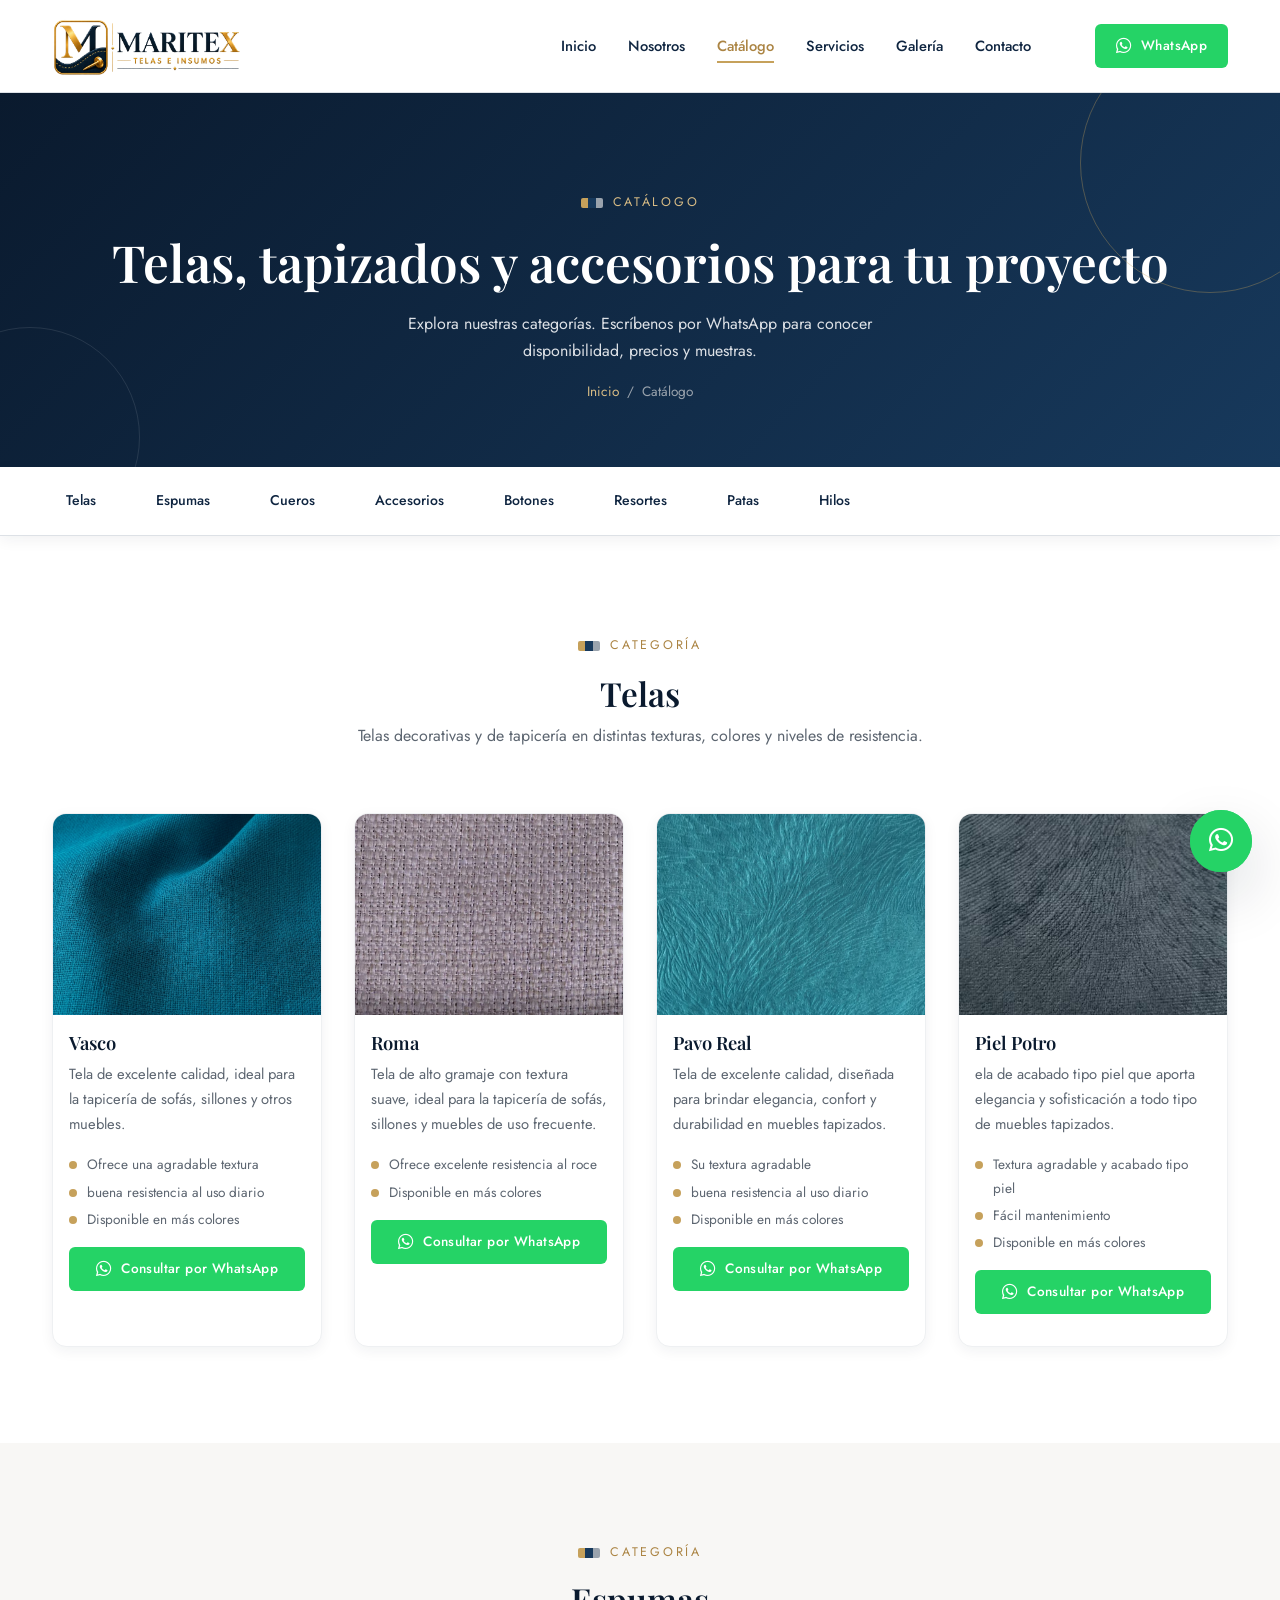
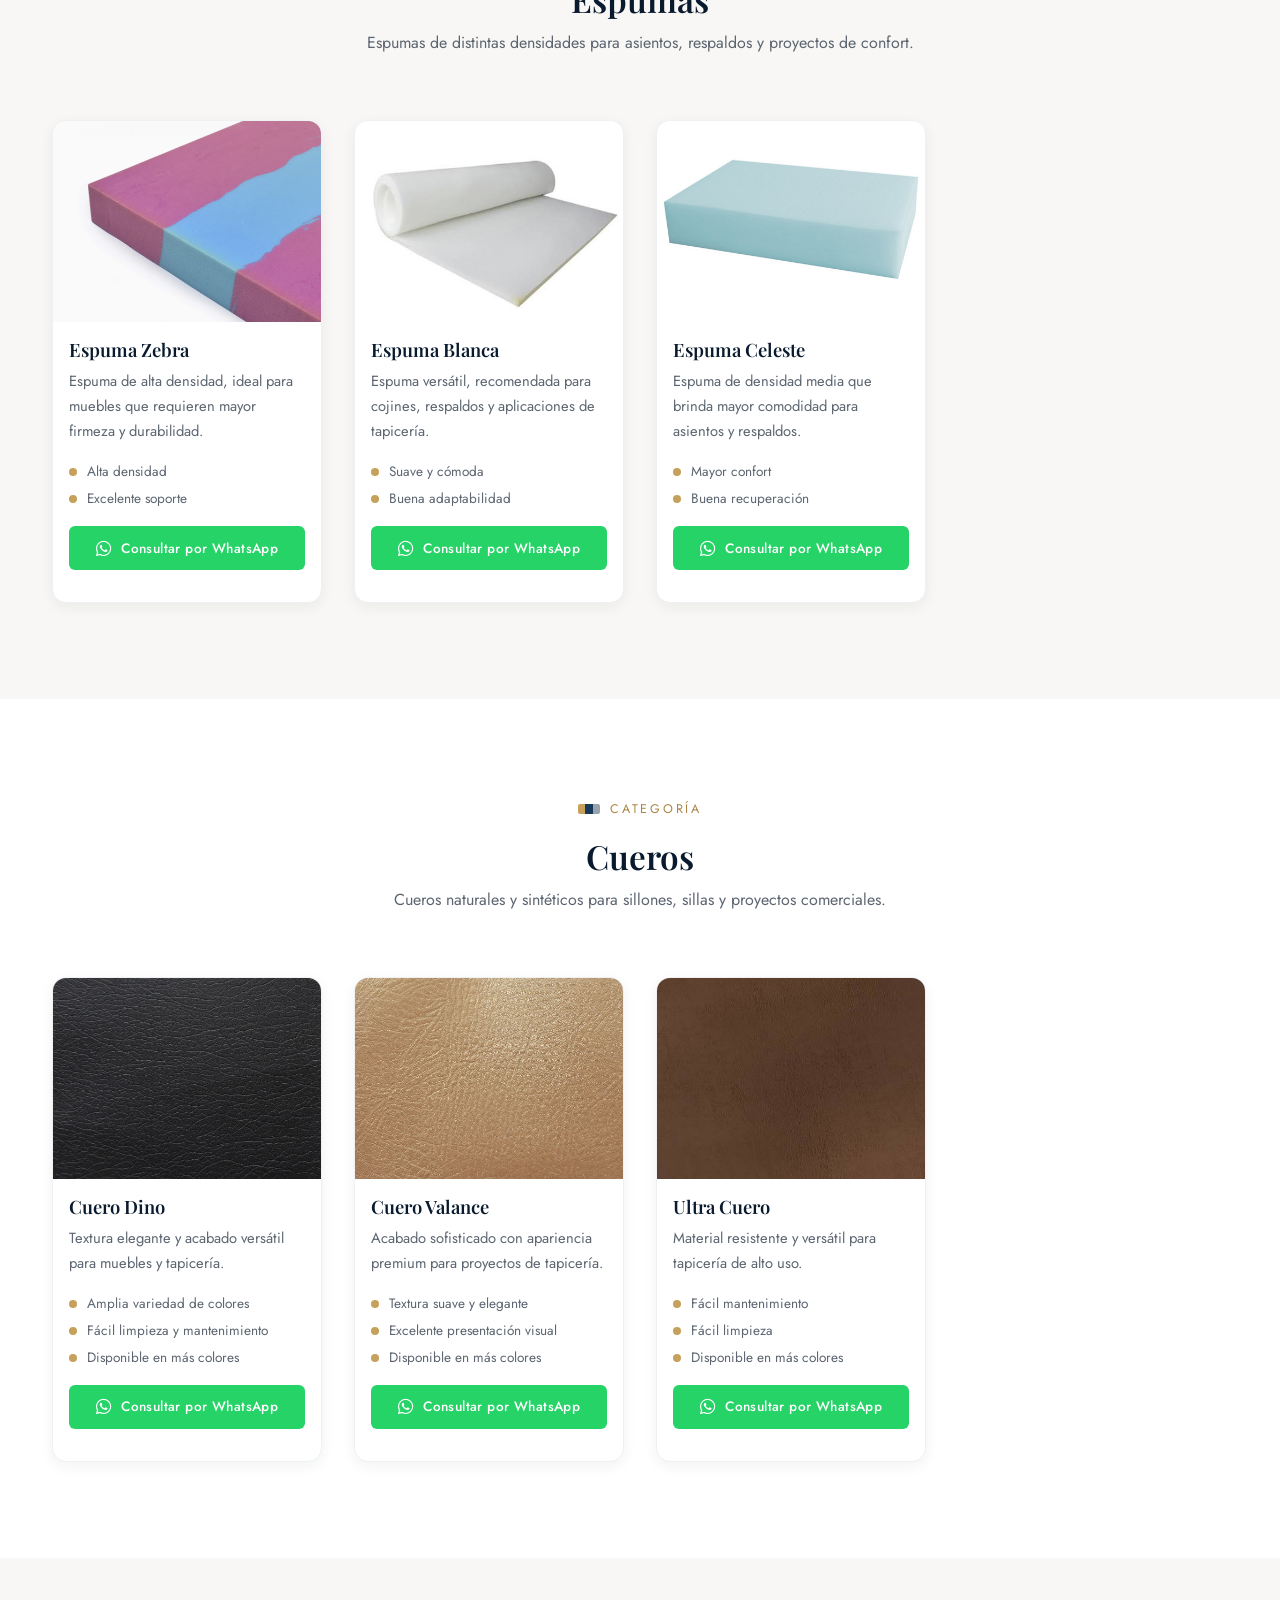
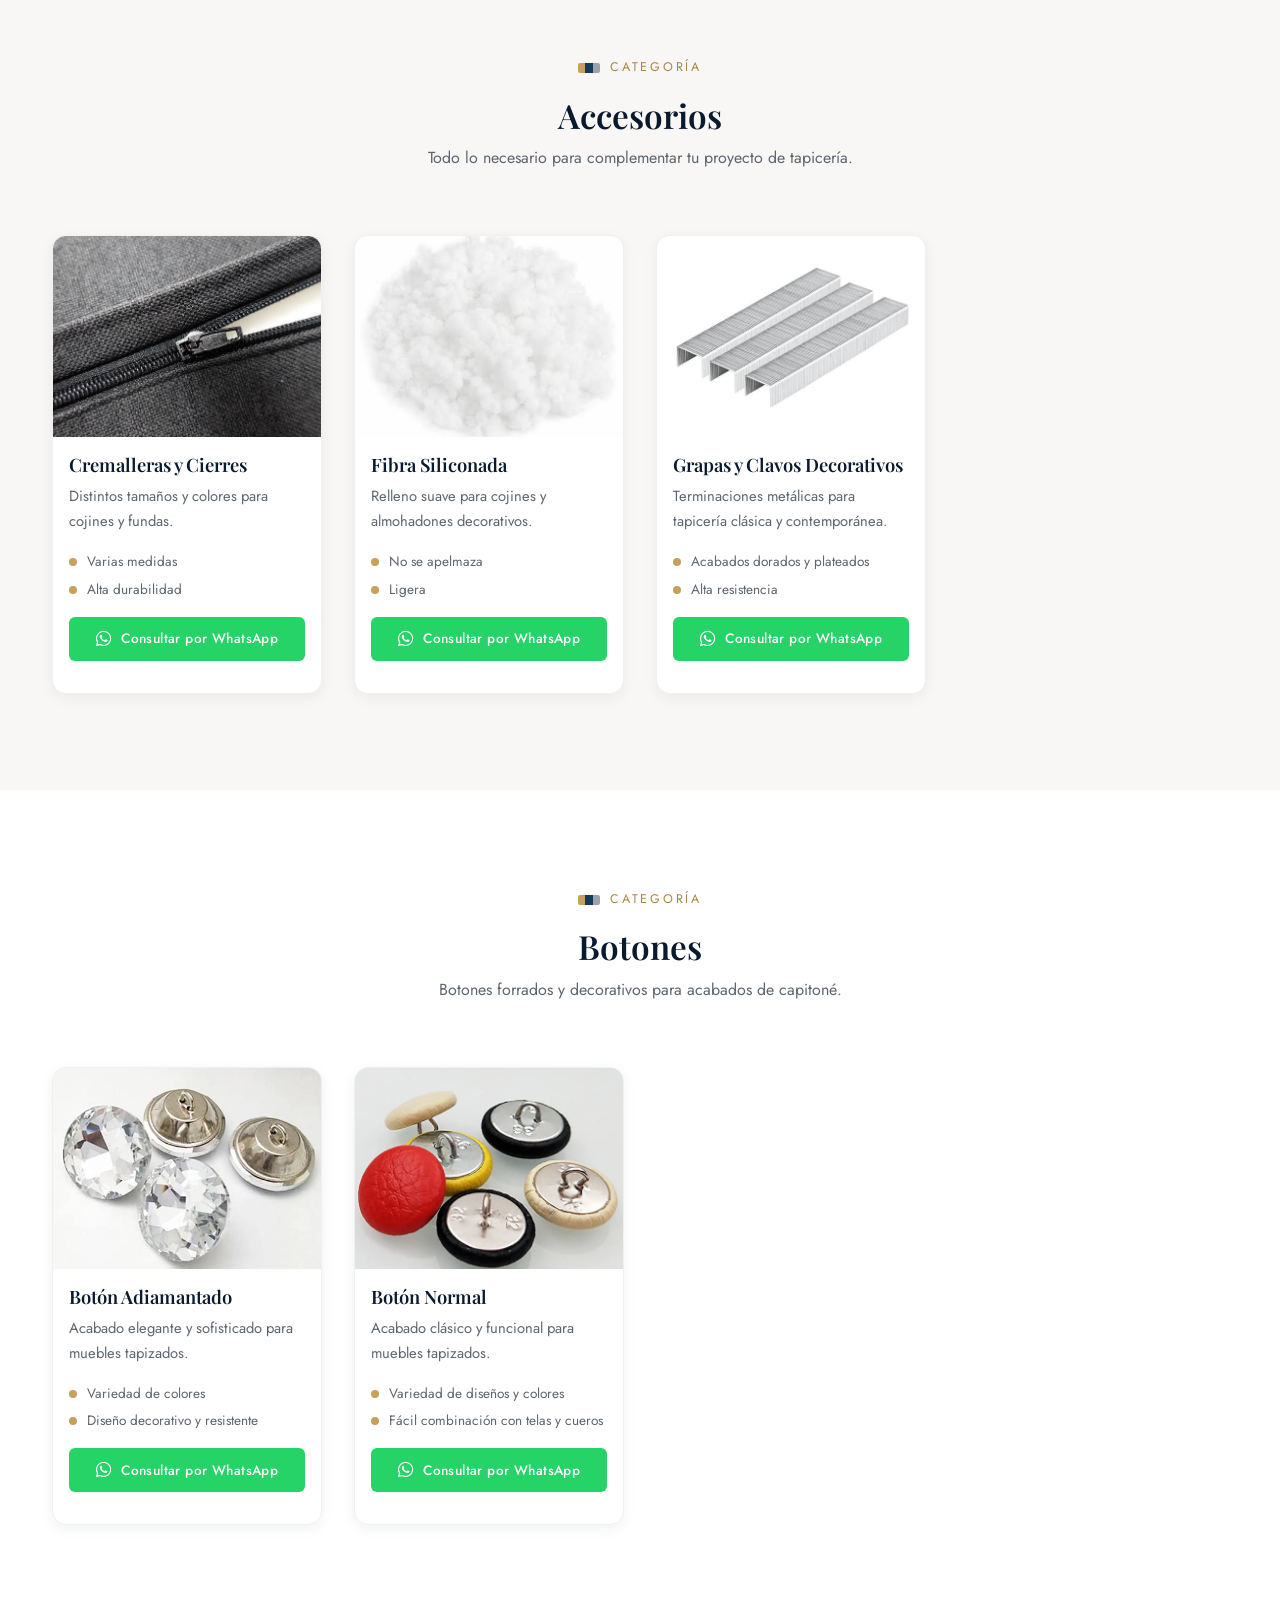
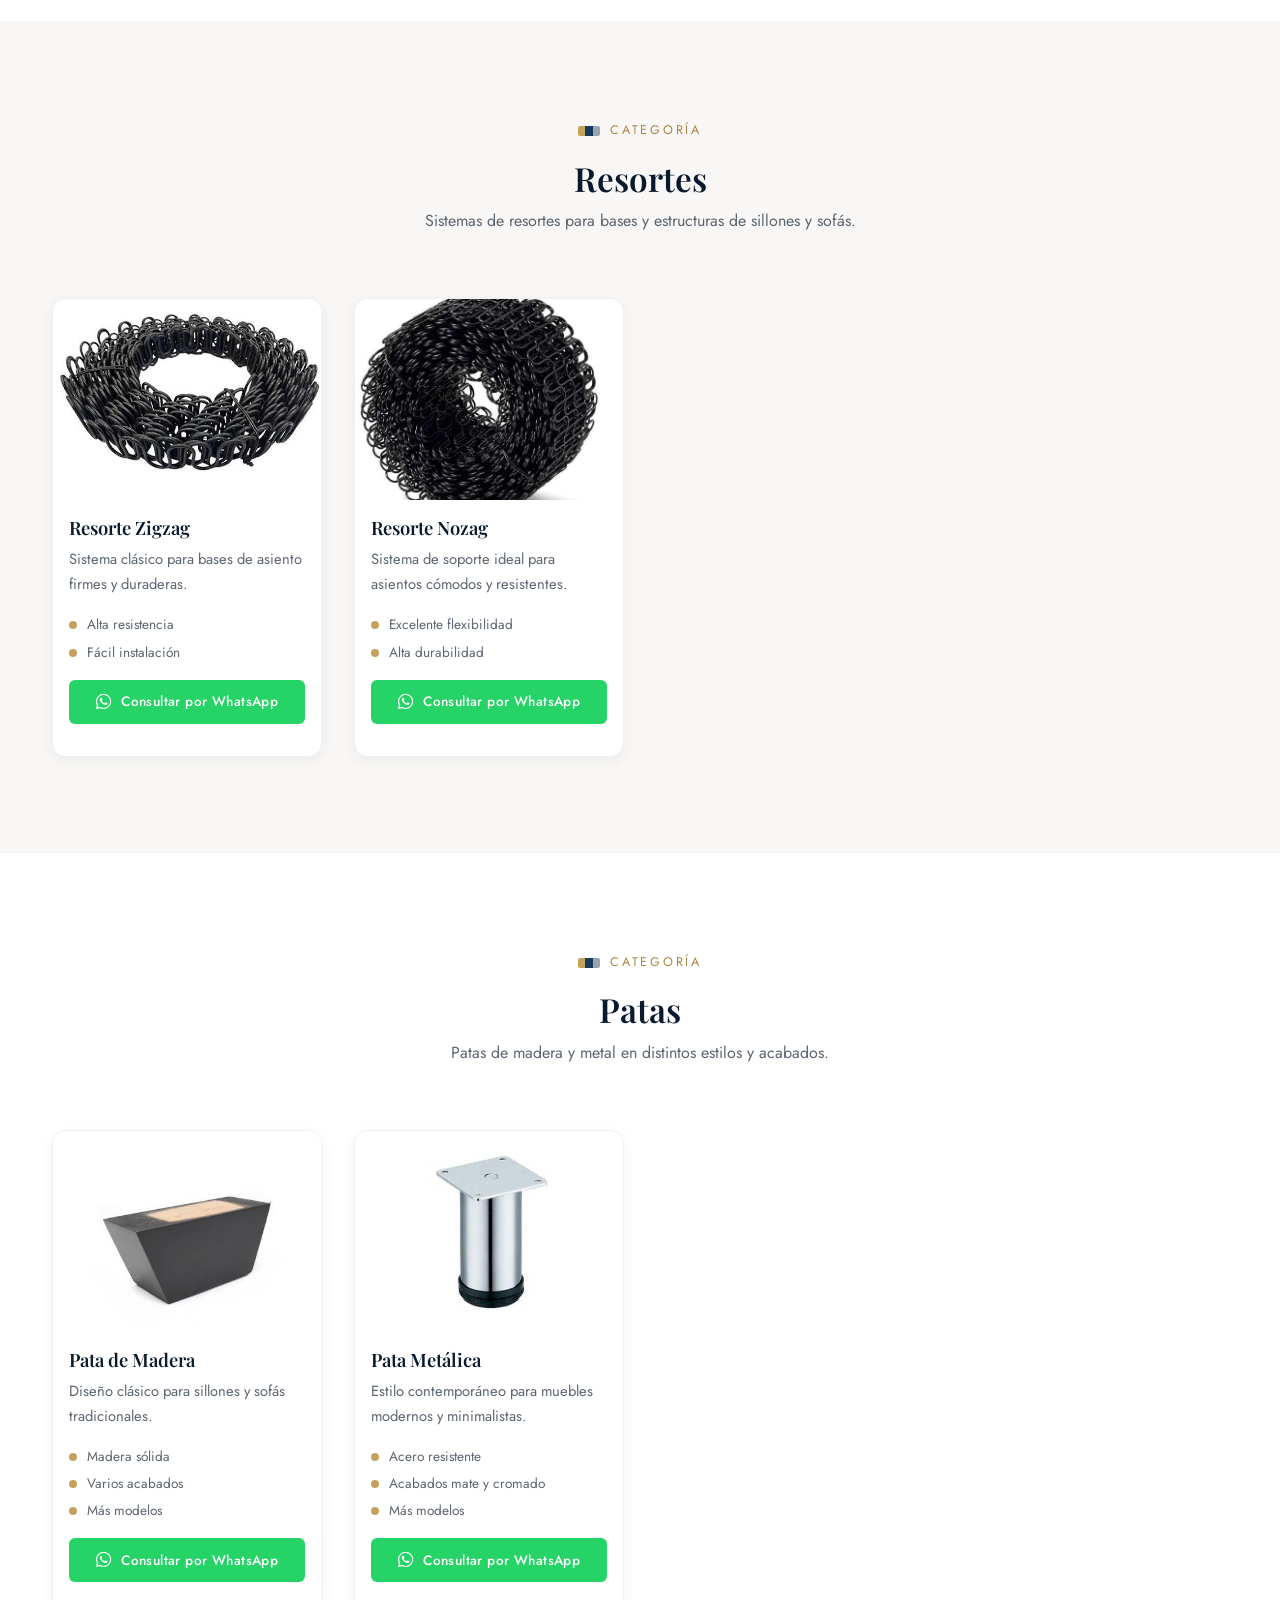
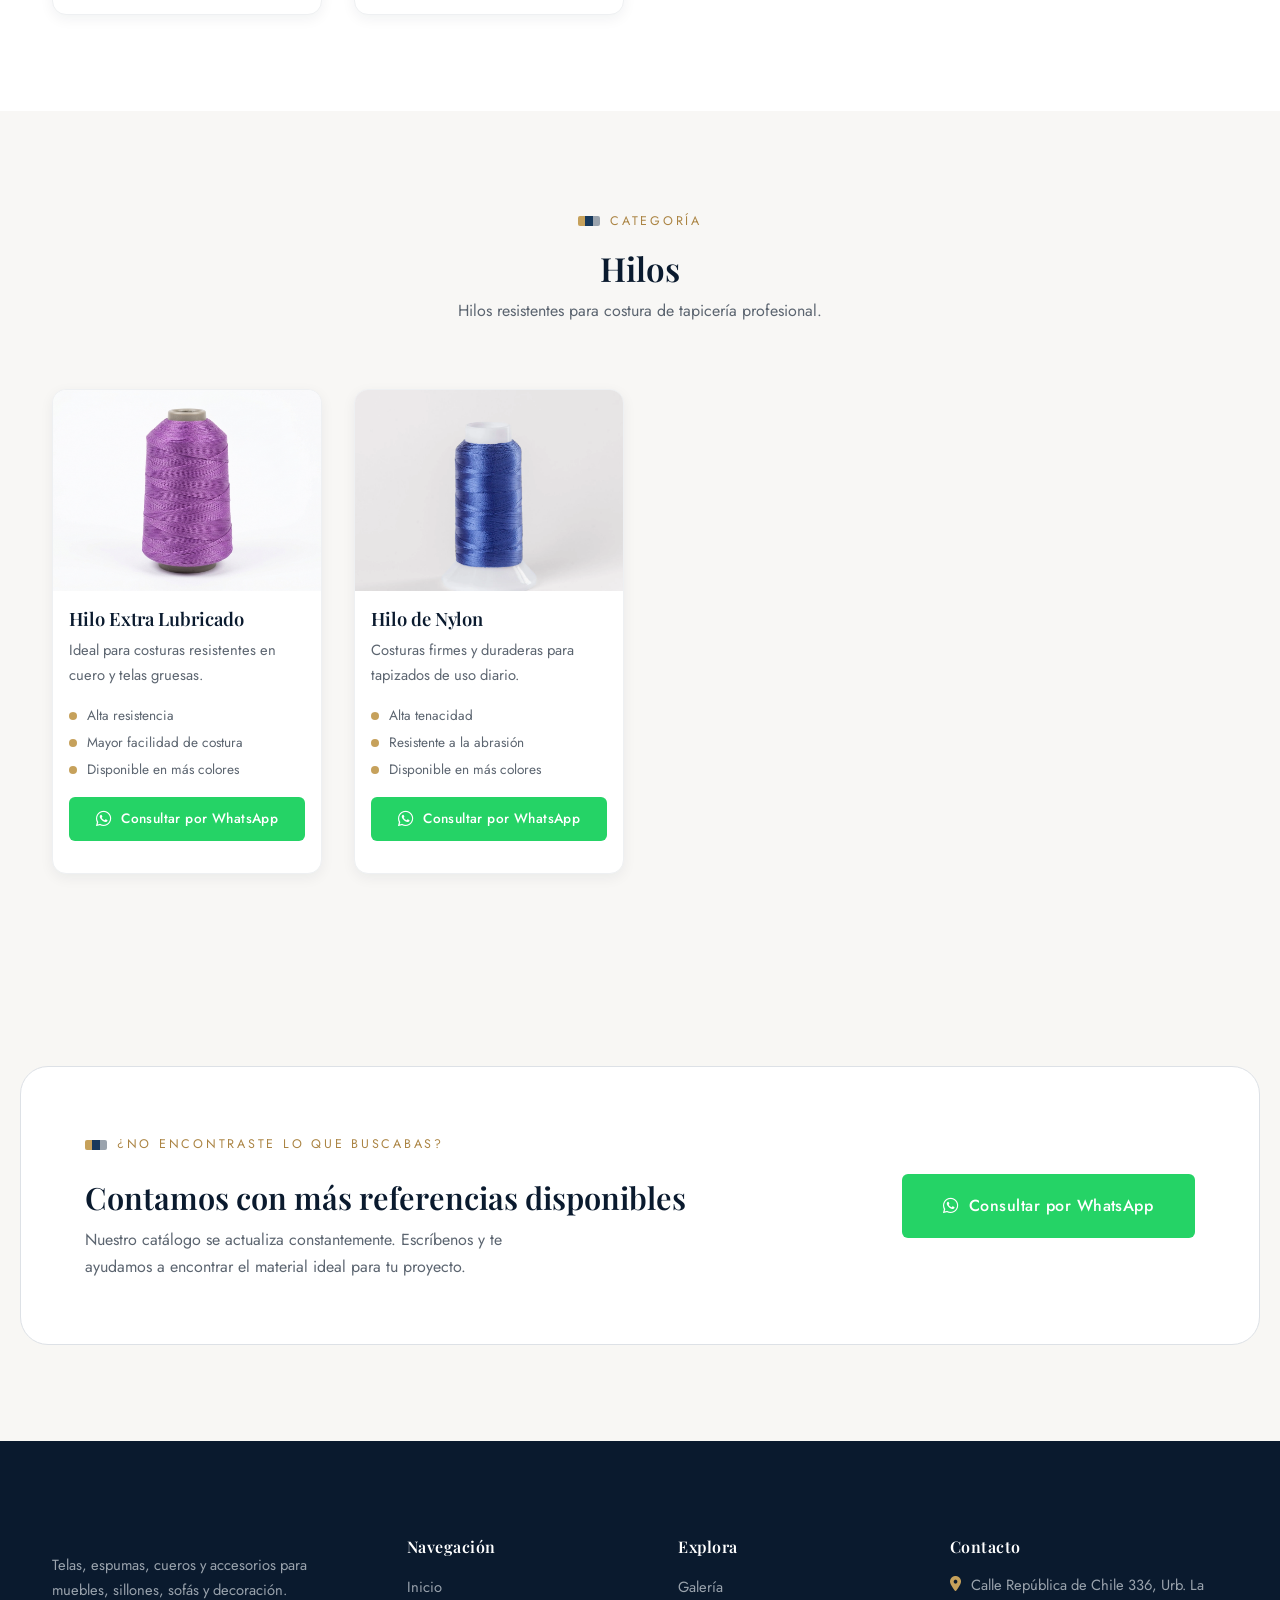
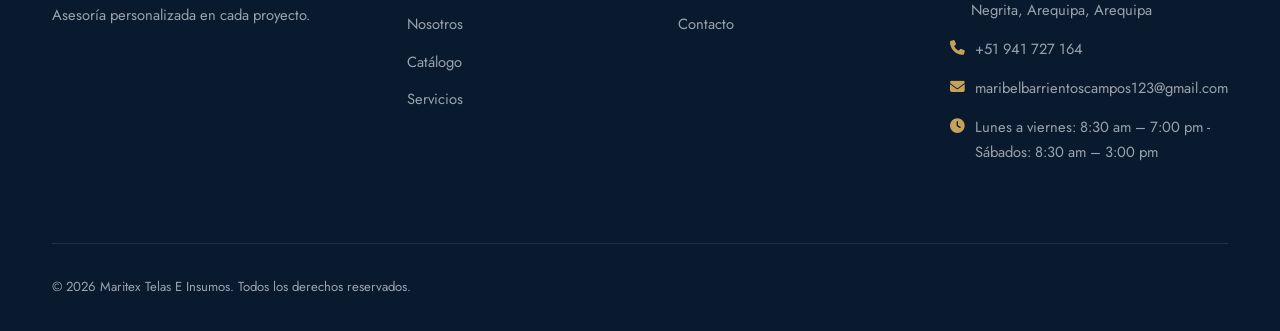
==== commit 9cd3ac89: "Update catalogo.html" ====
--- a/catalogo.html
+++ b/catalogo.html
@@ -419,10 +419,10 @@
         <div class="footer-col">
           <h4>Contacto</h4>
           <ul class="footer-contact">
-            <li><i class="fa-solid fa-location-dot"></i> Calle República de Chile 336, Urb. La Victoria, Arequipa, Perú</li>
+            <li><i class="fa-solid fa-location-dot"></i> Calle República de Chile 336, Urb. La Negrita, Arequipa, Arequipa</li>
             <li><i class="fa-solid fa-phone"></i> +51 941 727 164</li>
             <li><i class="fa-solid fa-envelope"></i> maribelbarrientoscampos123@gmail.com</li>
-            <li><i class="fa-solid fa-clock"></i> Lun. - Sáb. 7:30 am - 8:00 pm</li>
+            <li><i class="fa-solid fa-clock"></i> Lunes a viernes: 8:30 am – 7:00 pm - Sábados: 8:30 am – 3:00 pm</li>
           </ul>
         </div>
       </div>
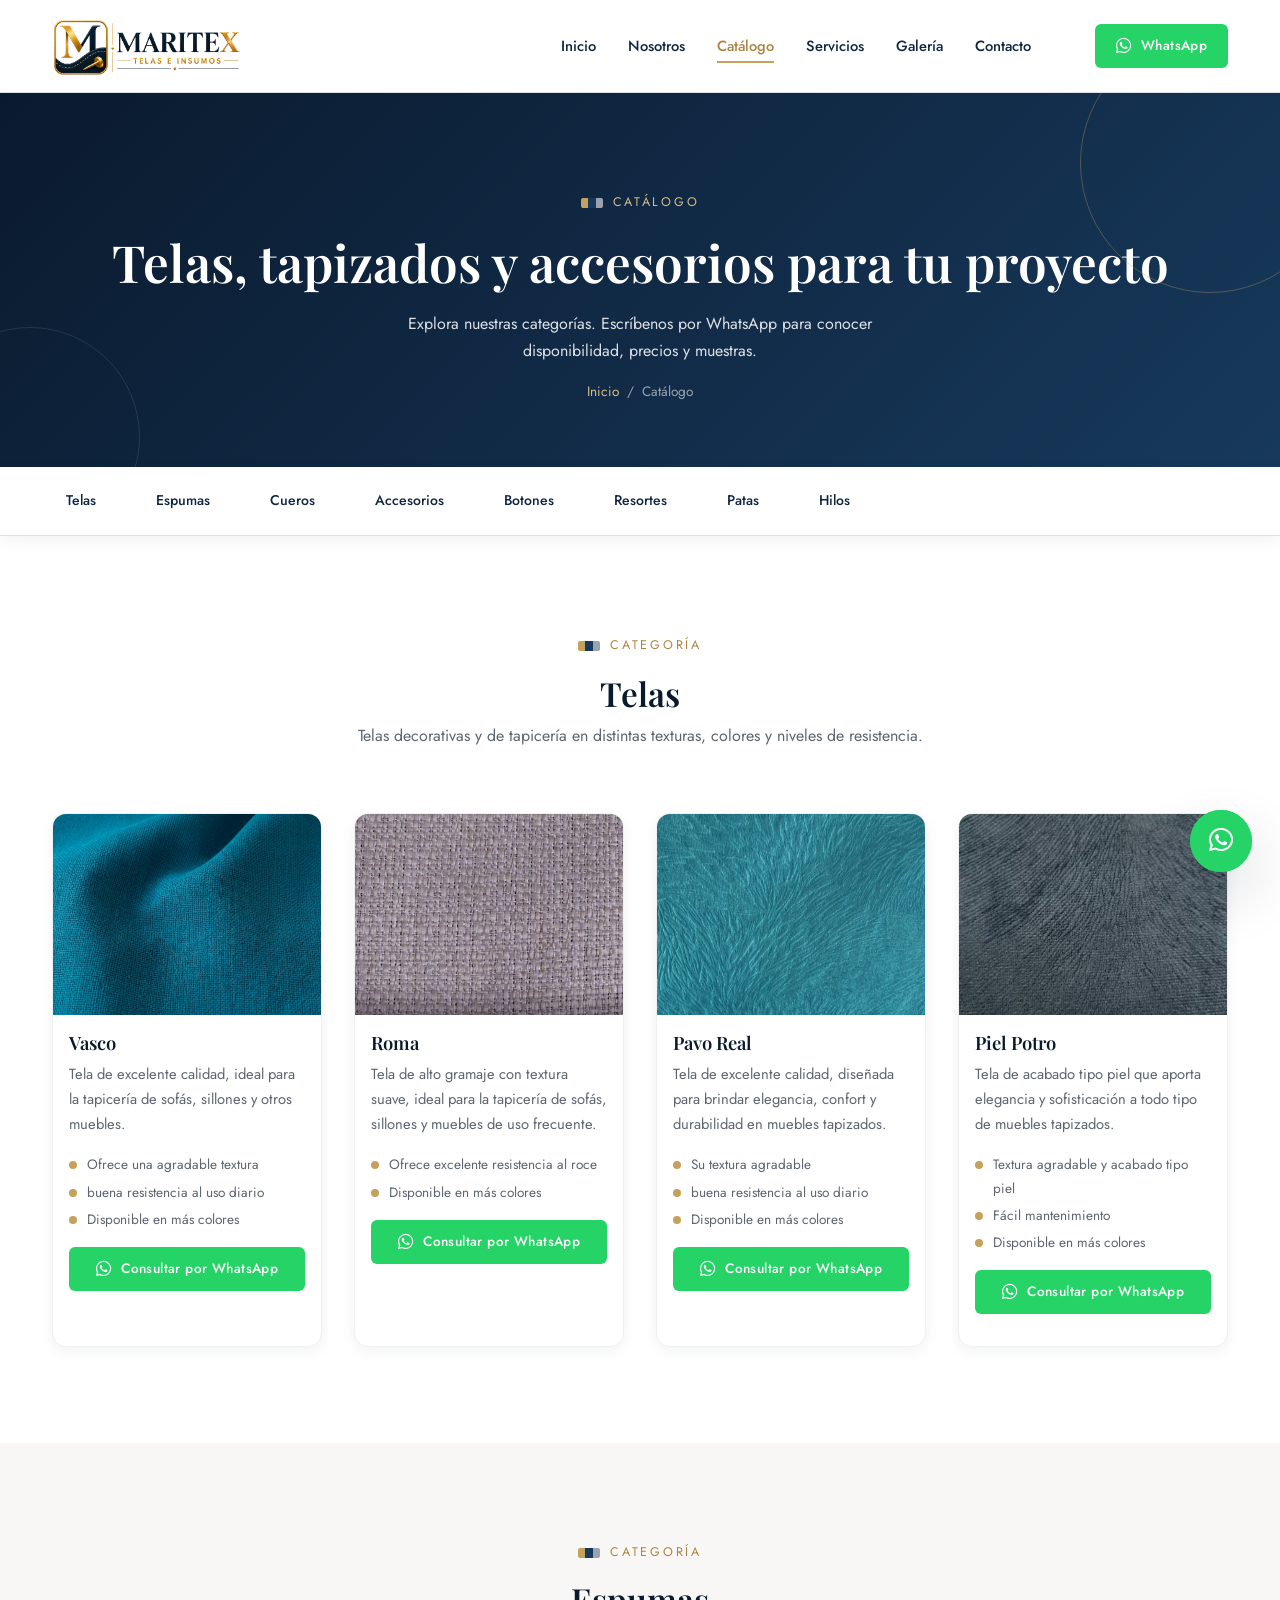
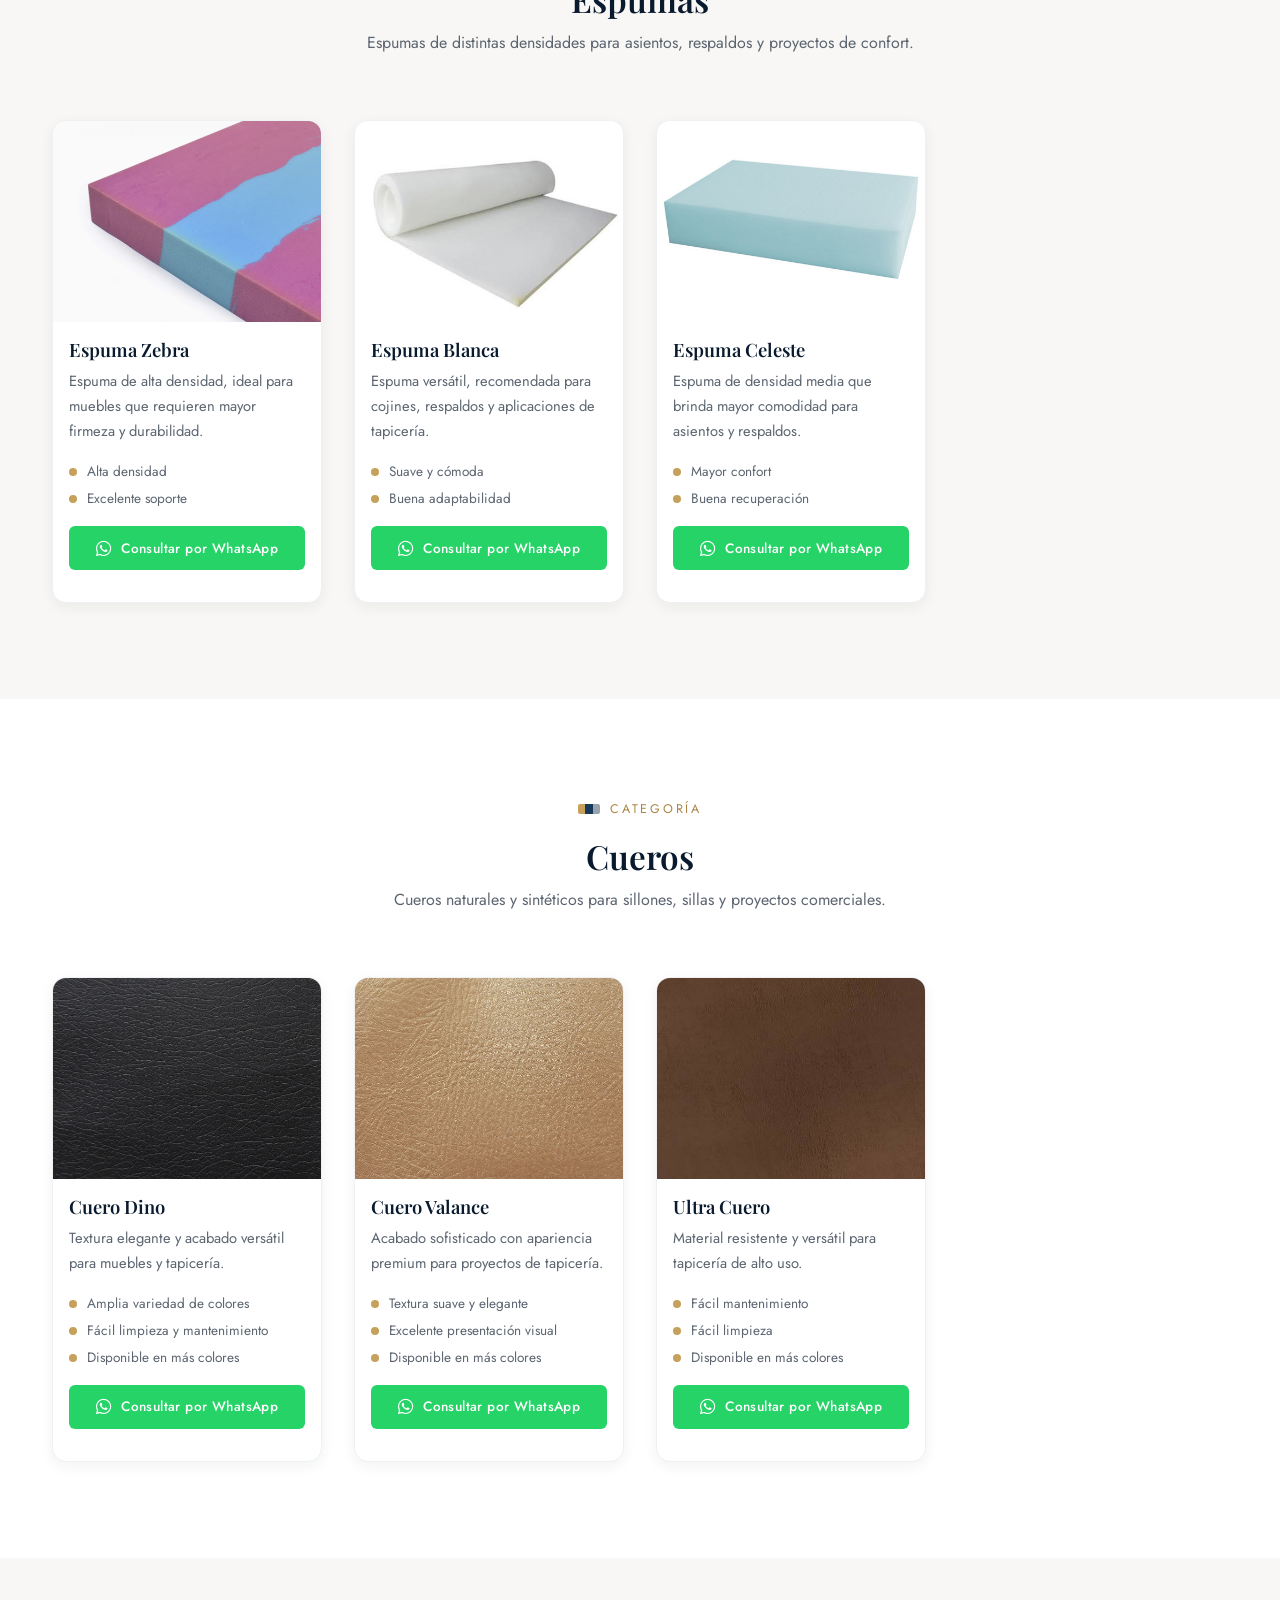
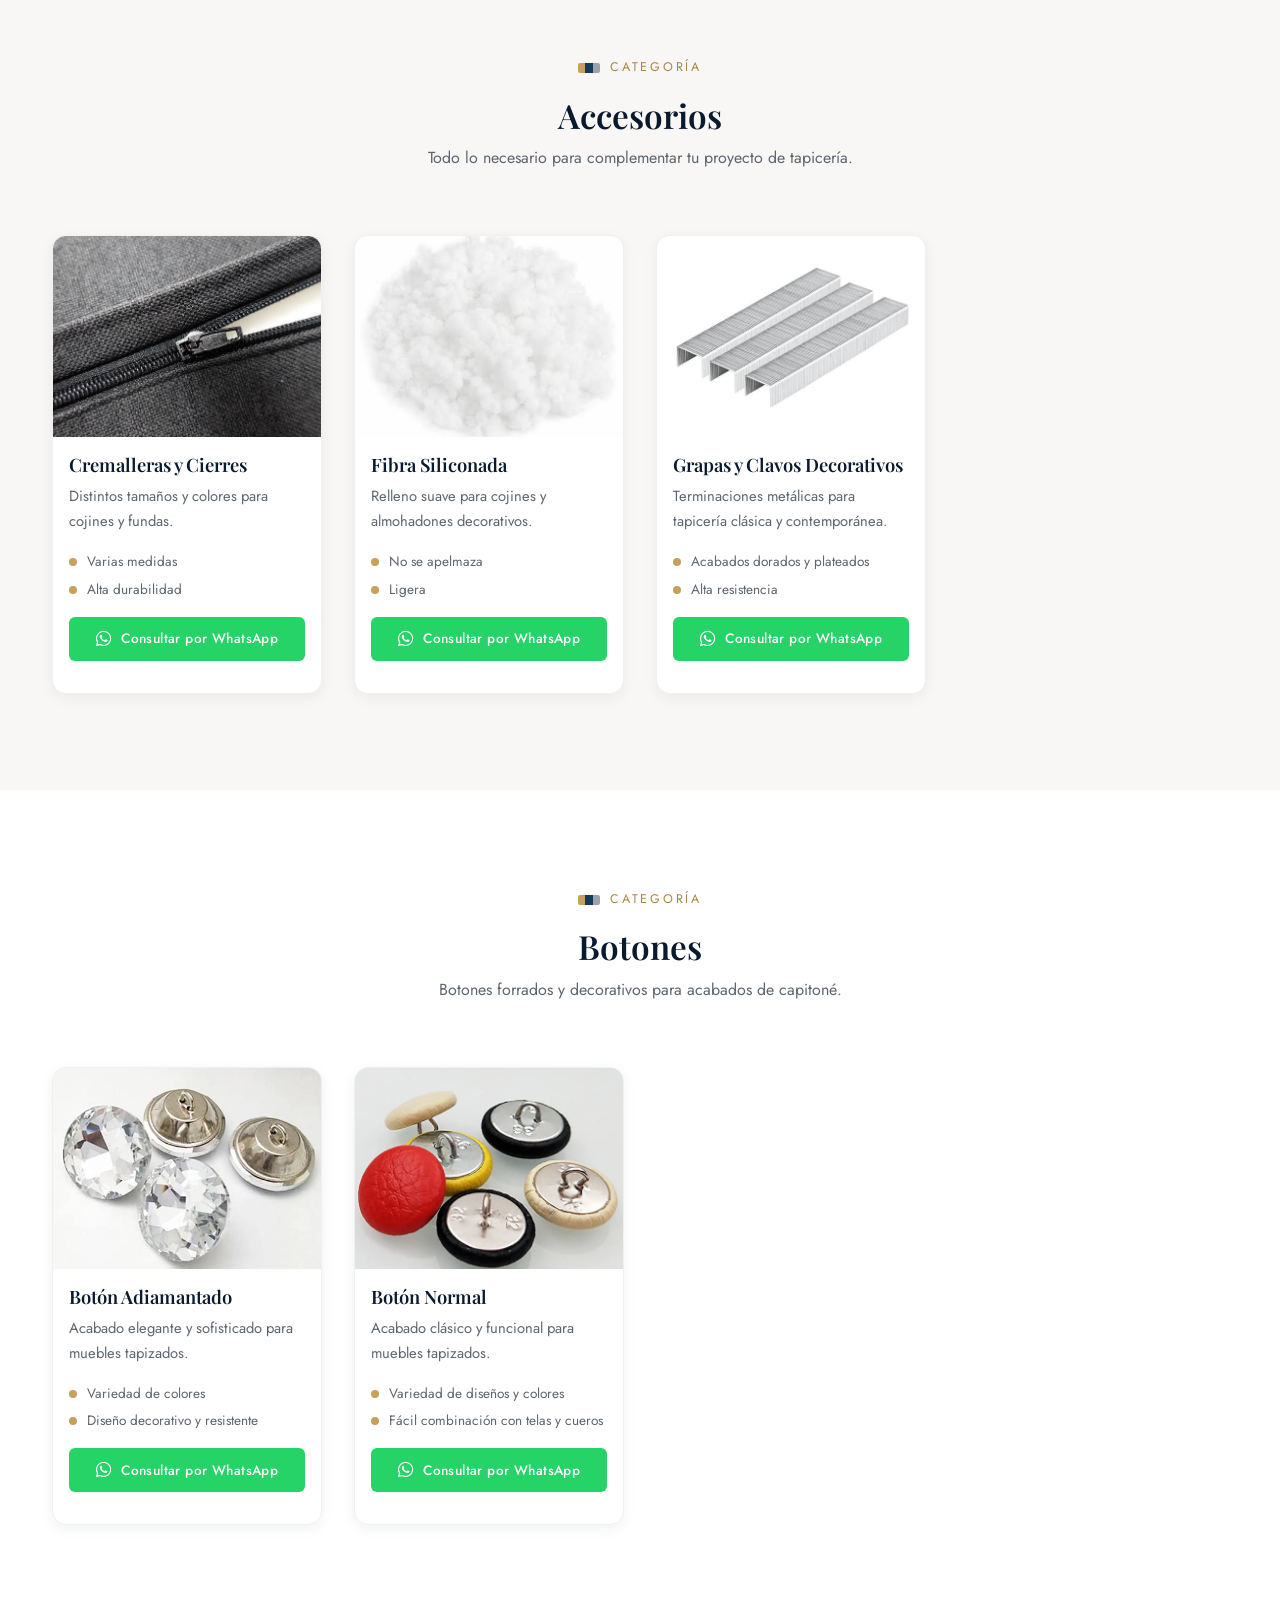
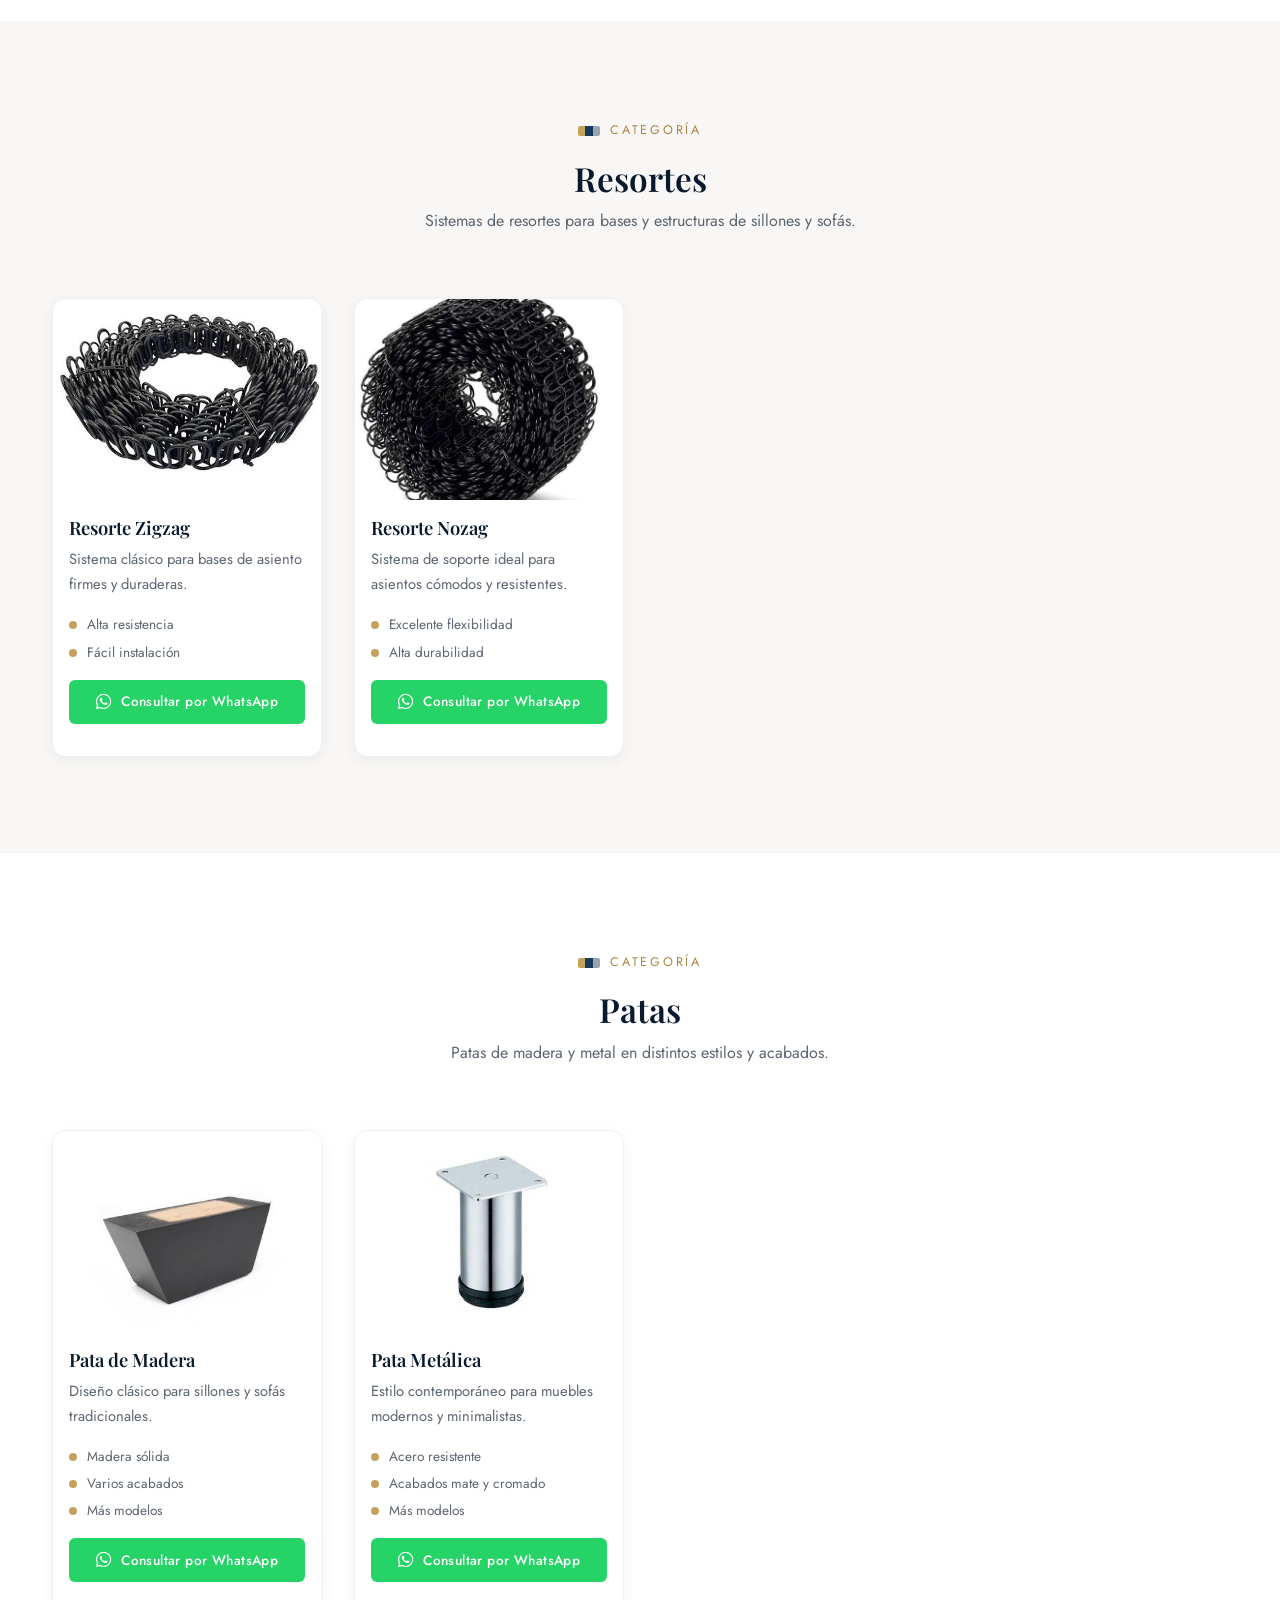
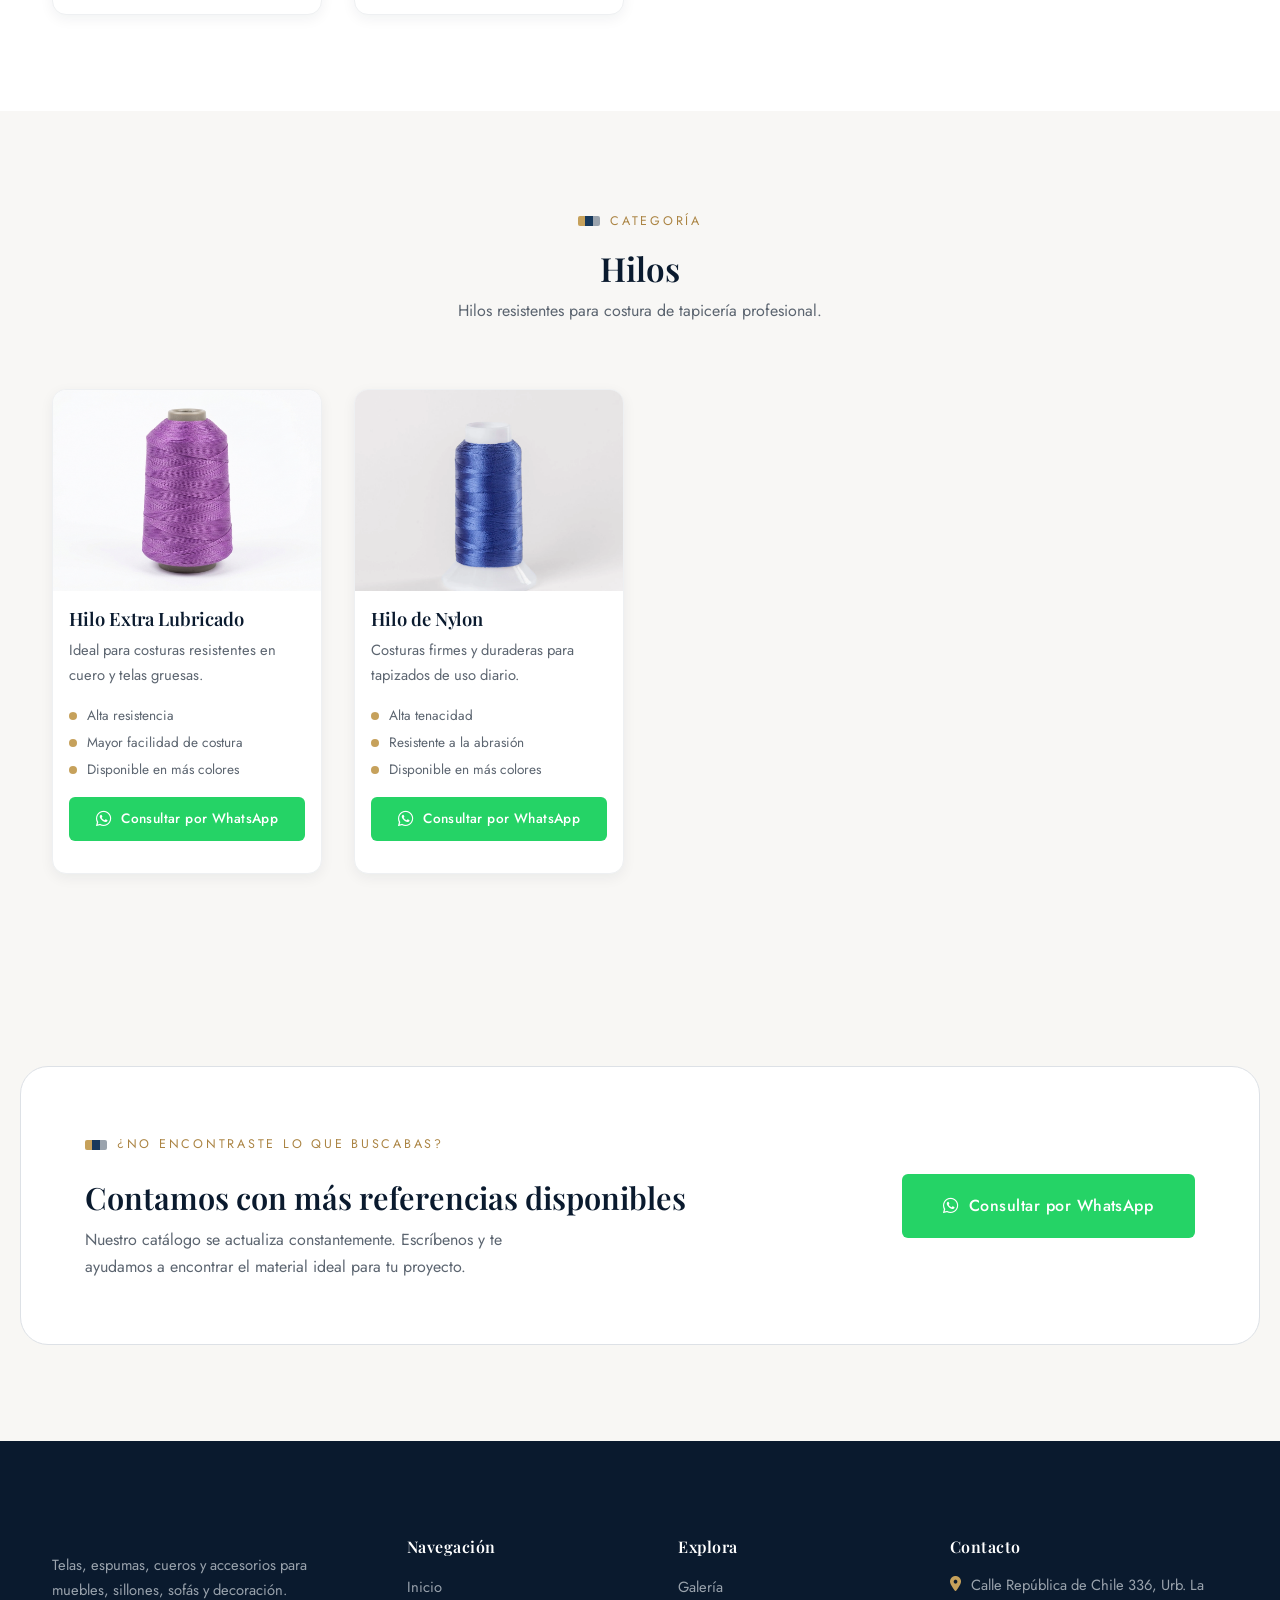
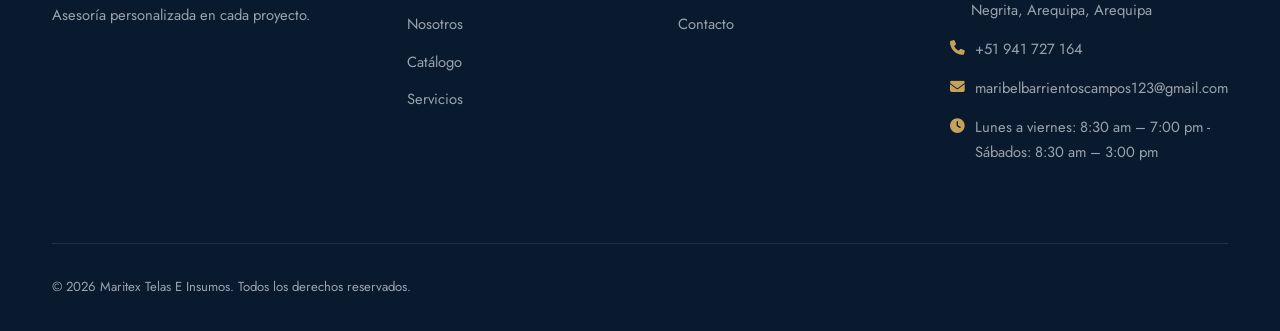
==== commit 806d0cfc: "Update catalogo.html" ====
--- a/catalogo.html
+++ b/catalogo.html
@@ -29,7 +29,7 @@
   <header class="header">
     <div class="container">
      <a href="index.html" class="logo">
-       <img src="img/logo.png" alt="Maritex Telas & Textiles">
+       <img src="img/logo.png" alt="Maritex Telas E Insumos">
      </a>
 
       <input type="checkbox" id="nav-toggle">
@@ -122,7 +122,7 @@
             <div class="card-img-wrap"><img src="img/piel potro.jpg" alt="Tela jacquard decorativa"></div>
             <div class="card-body">
               <h3>Piel Potro</h3>
-              <p>ela de acabado tipo piel que aporta elegancia y sofisticación a todo tipo de muebles tapizados.</p>
+              <p>Tela de acabado tipo piel que aporta elegancia y sofisticación a todo tipo de muebles tapizados.</p>
               <ul class="caracteristicas"><li>Textura agradable y acabado tipo piel</li><li>Fácil mantenimiento</li><li>Disponible en más colores</li></ul>
               <a href="https://wa.me/51941727164?text=Hola%2C%20quisiera%20cotizar%3A%20Tela%20Piel%20Potro." class="btn btn-whatsapp btn-sm btn-block" target="_blank" rel="noopener"><i class="fa-brands fa-whatsapp"></i> Consultar por WhatsApp</a>
             </div>
